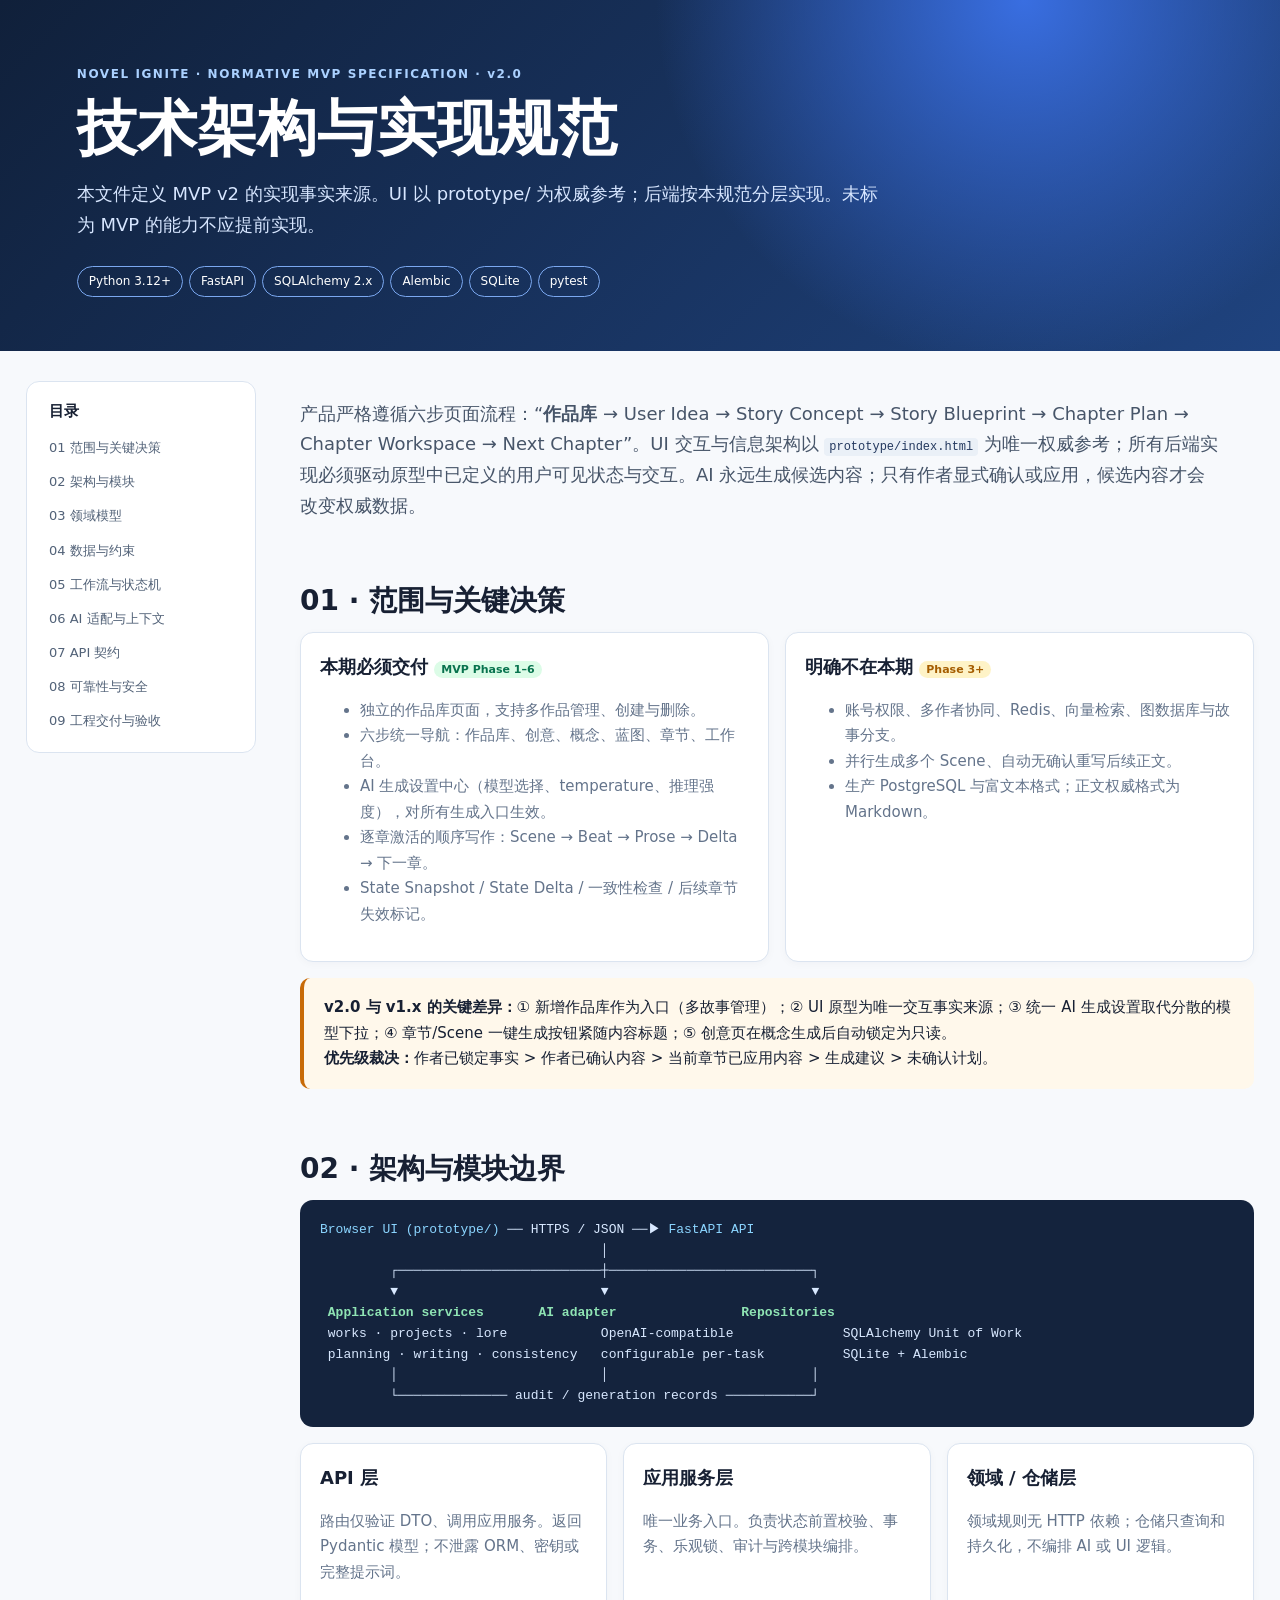
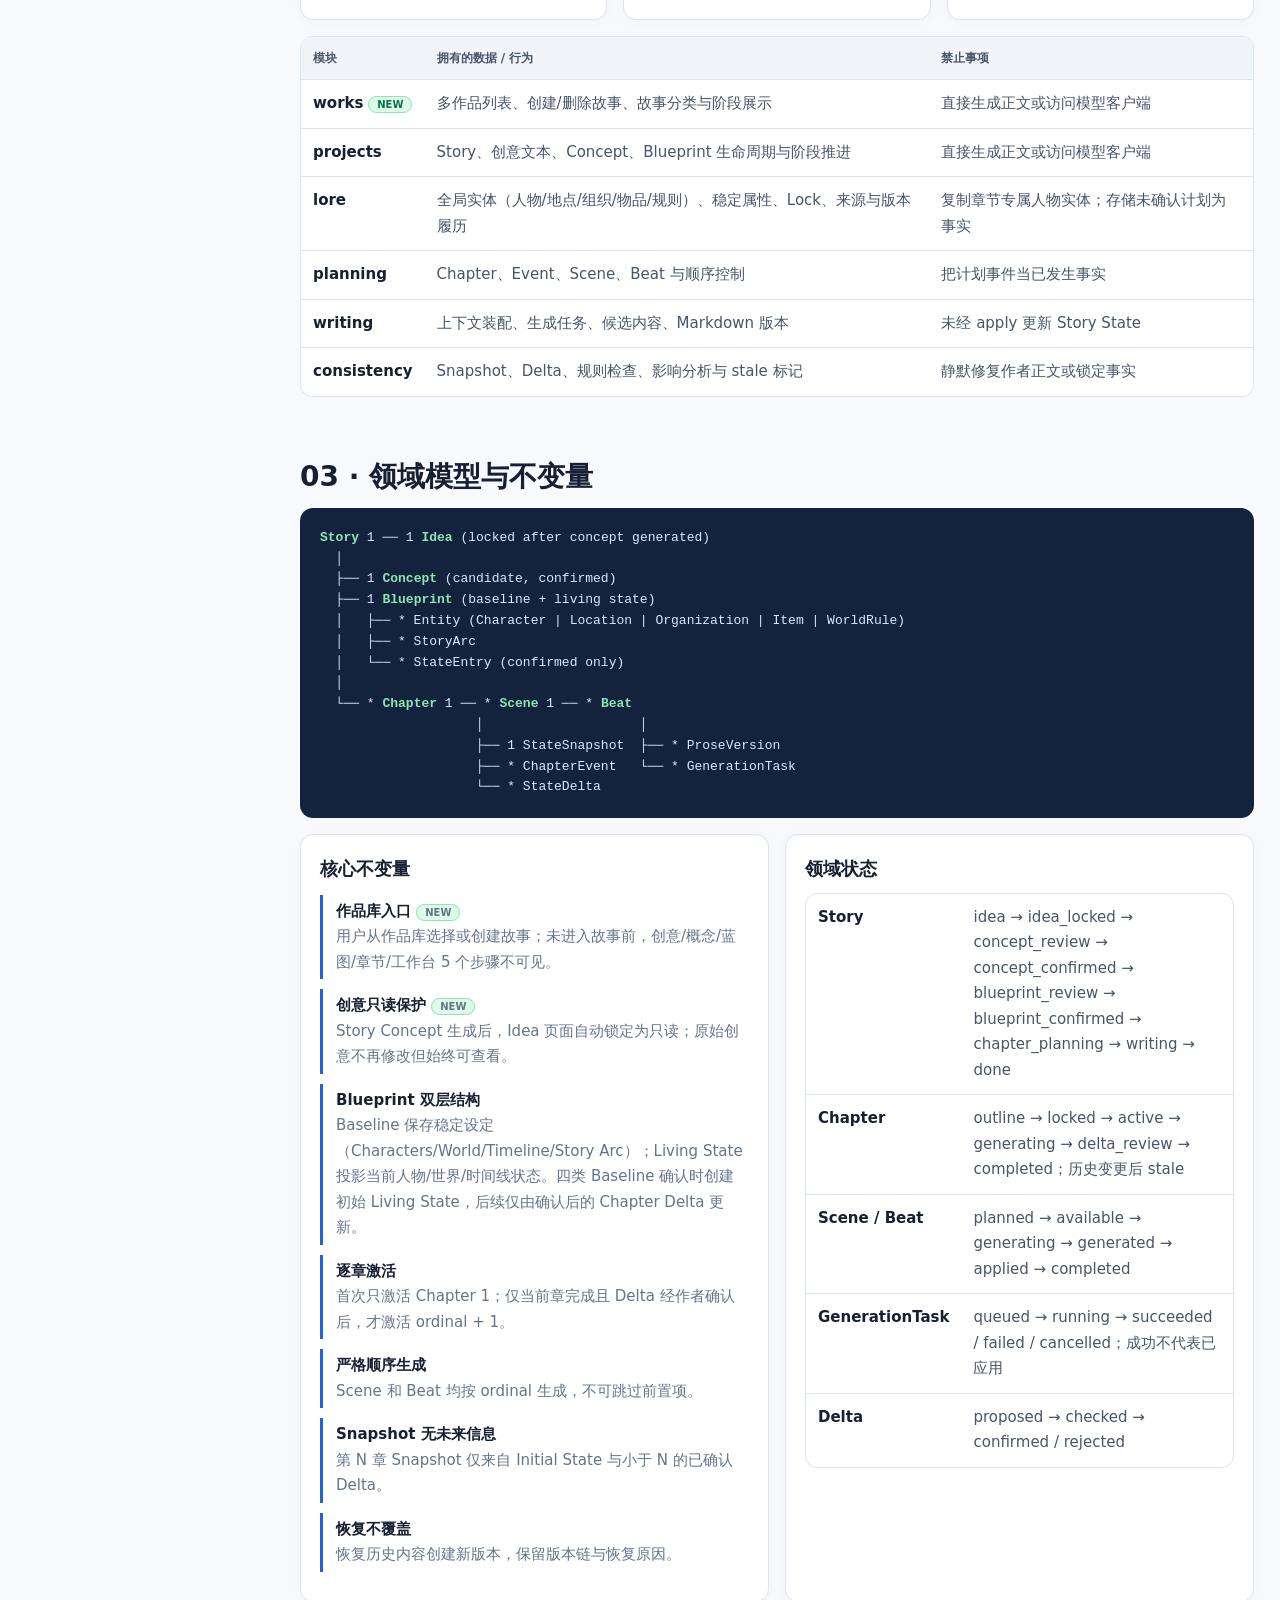
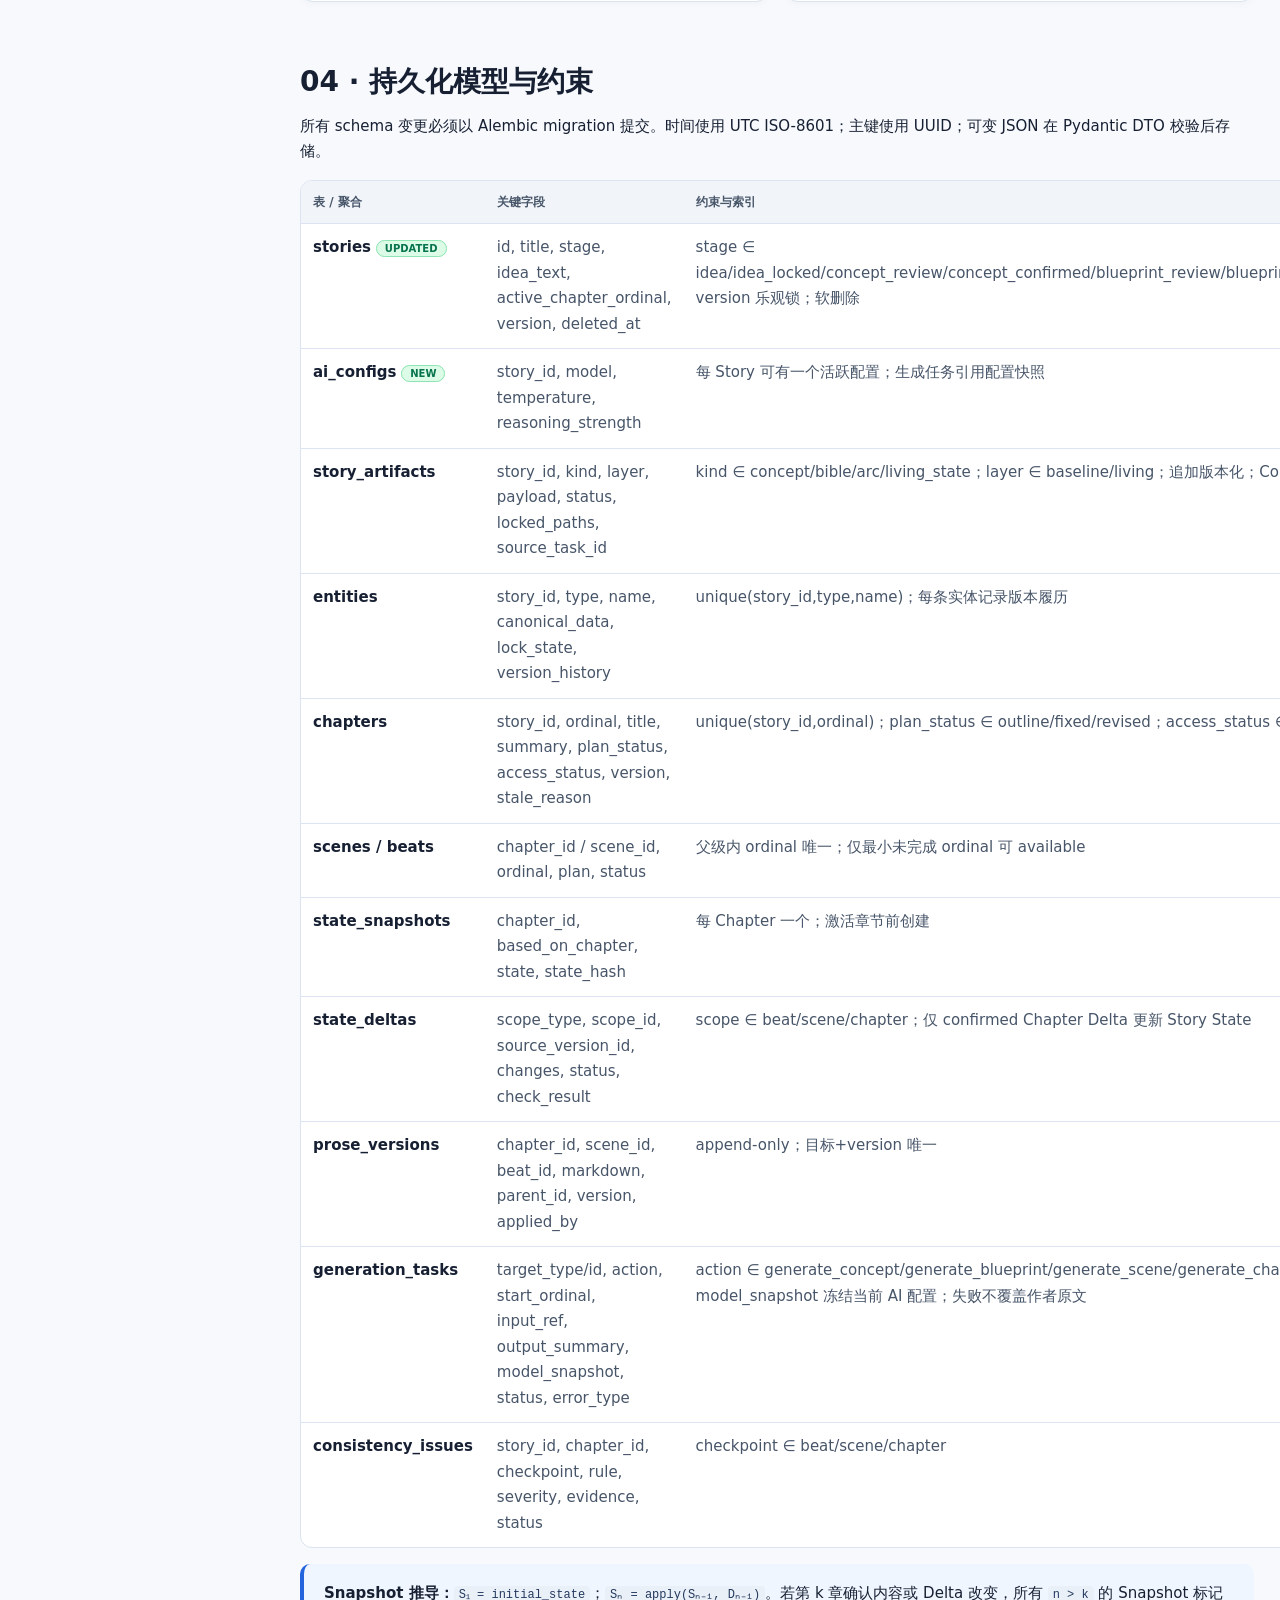
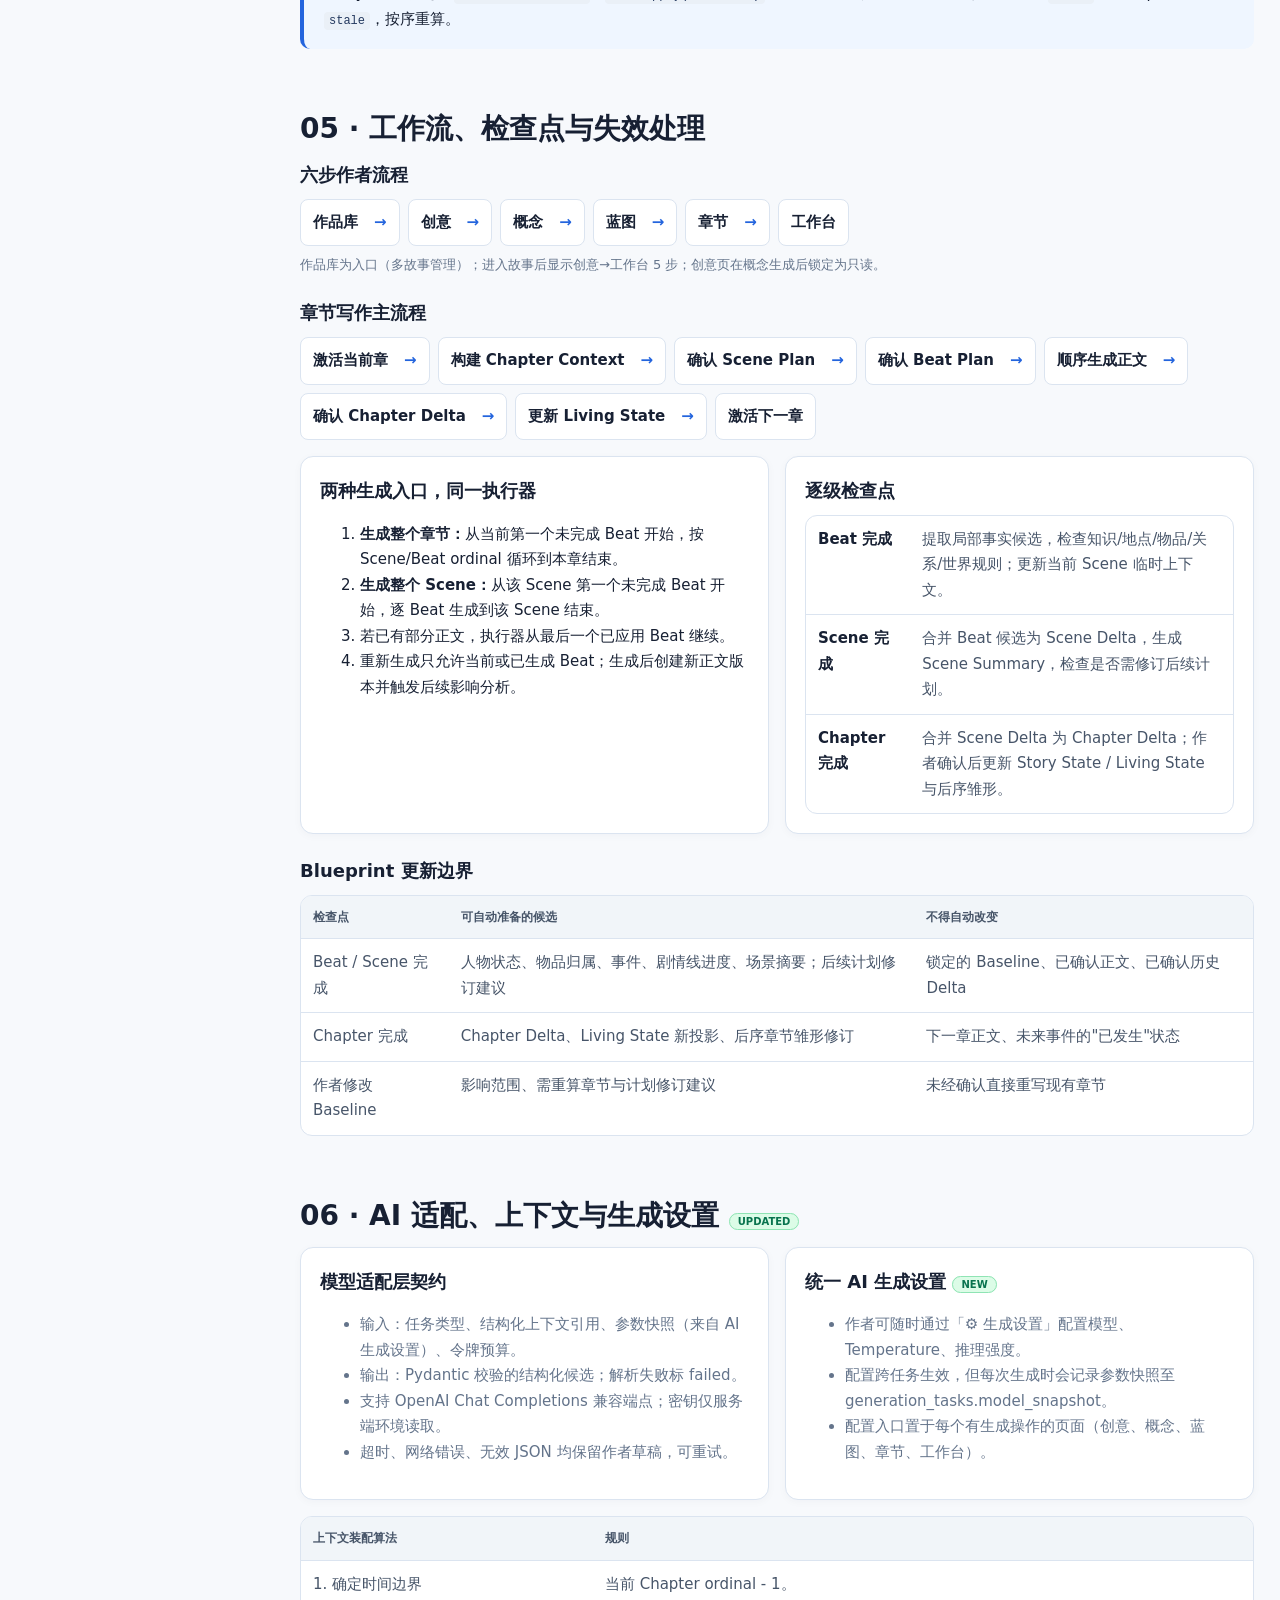
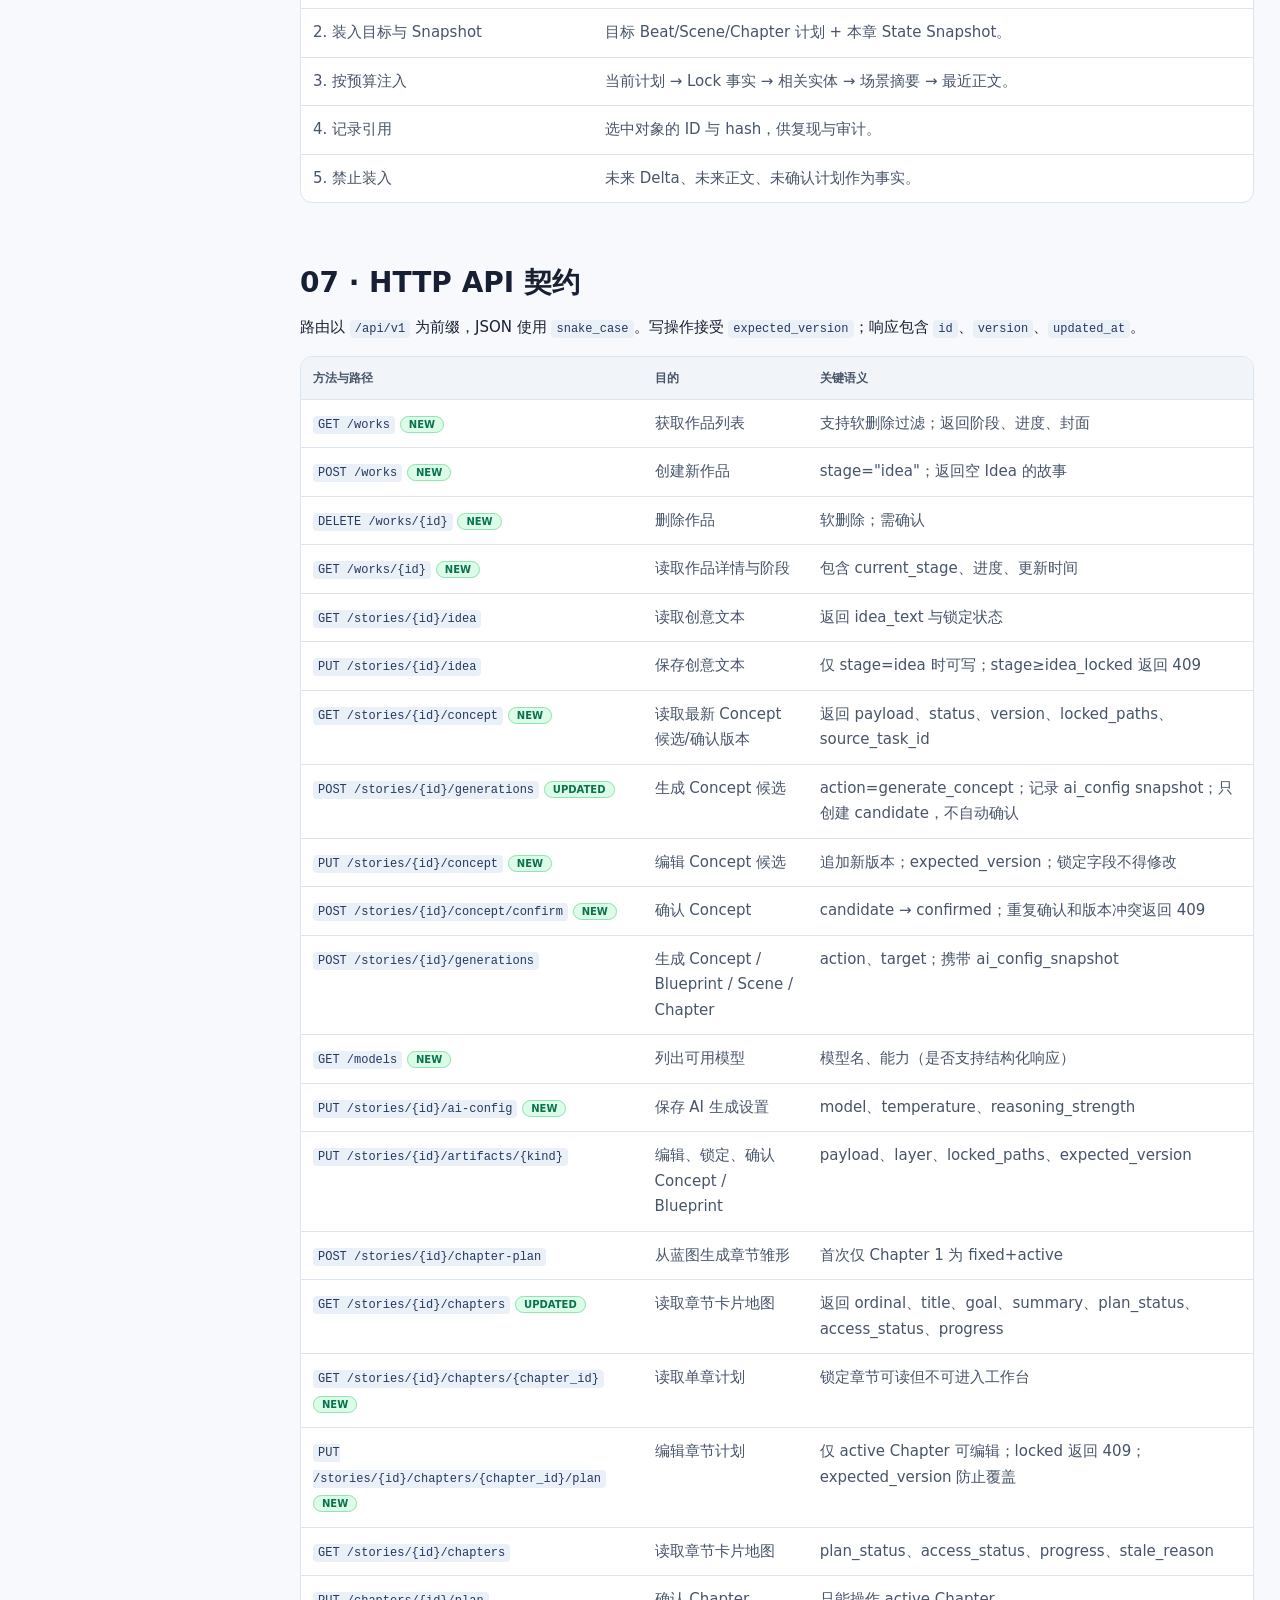
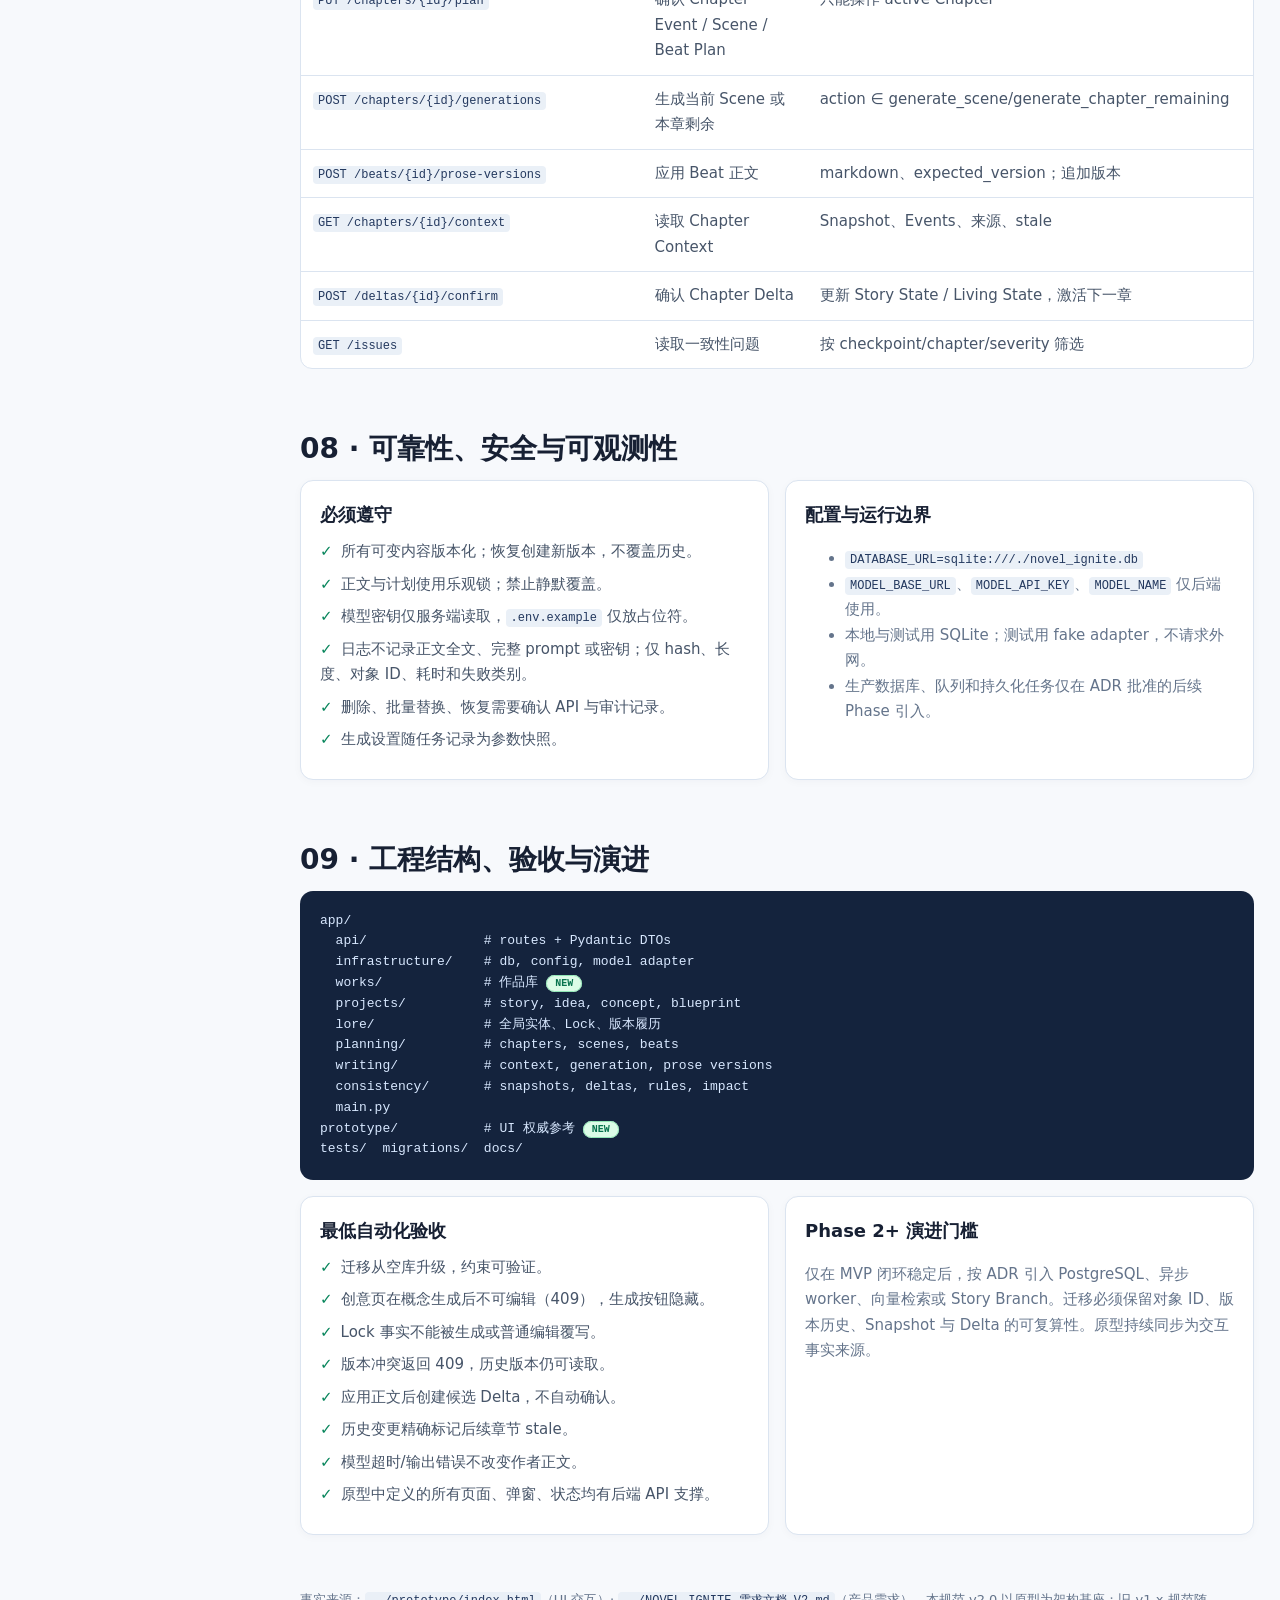
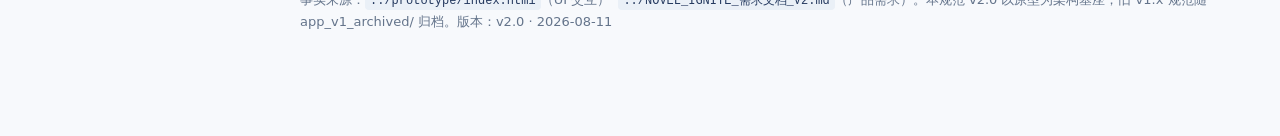
==== docs/technical-architecture.html @ a191417f "feat: complete phase 4 chapter planning" ====
<!doctype html>
<html lang="zh-CN"><head><meta charset="utf-8"><meta name="viewport" content="width=device-width,initial-scale=1"><title>Novel Ignite｜MVP 技术架构规范 v2.0</title><style>
:root{--n:#10223f;--b:#2364dd;--s:#eff6ff;--i:#172033;--m:#64748b;--l:#dbe4f0;--bg:#f7f9fc;--g:#07855b;--w:#c86b08;--c:#14233d}*{box-sizing:border-box}html{scroll-behavior:smooth}body{margin:0;background:var(--bg);color:var(--i);font:15px/1.7 Inter,"Microsoft YaHei",system-ui,sans-serif}.hero{background:radial-gradient(circle at 80% 0,#396ee1,transparent 34%),linear-gradient(135deg,#10203a,#1f437f);color:#fff;padding:64px max(6vw,26px) 54px}.hero-in,.layout{max-width:1280px;margin:auto}.eye{font-weight:800;color:#abd1ff;letter-spacing:.13em;font-size:12px}.hero h1{font-size:clamp(34px,5vw,60px);line-height:1.08;margin:12px 0}.hero p{max-width:810px;color:#d7e6ff;font-size:18px}.pill{display:inline-block;margin:8px 6px 0 0;padding:4px 11px;border:1px solid #7ba8f0;border-radius:99px;font-size:12px}.layout{display:grid;grid-template-columns:230px minmax(0,1fr);gap:44px;padding:30px 26px 90px}.toc{position:sticky;top:18px;align-self:start;background:#fff;border:1px solid var(--l);border-radius:13px;padding:14px}.toc b{display:block;margin:3px 8px 7px}.toc a{display:block;color:#526278;text-decoration:none;padding:6px 8px;border-radius:6px;font-size:13px}.toc a:hover{background:var(--s);color:var(--b)}main{min-width:0}h2{font-size:28px;line-height:1.25;margin:58px 0 14px;padding-top:4px}h3{font-size:18px;margin:0 0 8px}.lead{font-size:18px;color:#475569;max-width:920px}.call{padding:17px 20px;background:var(--s);border-left:4px solid var(--b);border-radius:10px}.warn{background:#fff8eb;border-left-color:var(--w)}.grid{display:grid;gap:16px}.g2{grid-template-columns:repeat(2,minmax(0,1fr))}.g3{grid-template-columns:repeat(3,minmax(0,1fr))}.card{background:#fff;border:1px solid var(--l);border-radius:13px;padding:19px;box-shadow:0 2px 8px #17203308}.card p,.card ul{color:var(--m)}.flow{display:flex;gap:8px;align-items:stretch;flex-wrap:wrap}.flow span{padding:10px 12px;background:#fff;border:1px solid var(--l);border-radius:8px;font-weight:700}.flow span:not(:last-child):after{content:'→';margin-left:16px;color:var(--b)}.diagram{background:var(--c);border-radius:13px;color:#d8e8ff;padding:20px;overflow:auto;font:13px/1.6 ui-monospace,Consolas,monospace;white-space:pre}.diagram em{color:#8bd5ff;font-style:normal}.diagram strong{color:#8fe4b4}table{width:100%;border-collapse:separate;border-spacing:0;background:#fff;border:1px solid var(--l);border-radius:12px;overflow:hidden}th,td{padding:11px 12px;vertical-align:top;text-align:left;border-bottom:1px solid var(--l)}tr:last-child td{border:0}th{color:#475569;background:#f1f5f9;font-size:12px}td{color:#475569}td b{color:var(--i)}code{font:12px ui-monospace,Consolas,monospace;background:#eaf0f7;border-radius:4px;padding:2px 5px;color:#24395f}.badge{font-size:11px;padding:2px 7px;border-radius:99px;font-weight:800;background:#fef3c7;color:#a55d00}.mvp{background:#dcfce7;color:#08734e}.rule{border-left:3px solid var(--b);padding:4px 0 4px 13px;margin:10px 0}.rule b{display:block}.rule span{color:var(--m)}.check{list-style:none;padding:0;margin:0}.check li{margin:7px 0;color:#475569}.check li:before{content:'✓';font-weight:bold;color:var(--g);margin-right:8px}.foot{margin-top:54px;color:var(--m);font-size:13px}.new{background:#dcfce7;color:#08734e;border:1px solid #8fe4b4;border-radius:99px;padding:2px 8px;font-size:10px;font-weight:800}@media(max-width:900px){.layout{grid-template-columns:1fr;gap:10px}.toc{position:static;display:flex;flex-wrap:wrap;gap:2px}.toc b{width:100%}}@media(max-width:560px){.hero{padding-top:46px}.flow span:not(:last-child):after{display:none}}
</style></head><body>
<header class="hero"><div class="hero-in"><div class="eye">NOVEL IGNITE · NORMATIVE MVP SPECIFICATION · v2.0</div><h1>技术架构与实现规范</h1><p>本文件定义 MVP v2 的实现事实来源。UI 以 prototype/ 为权威参考；后端按本规范分层实现。未标为 MVP 的能力不应提前实现。</p><span class="pill">Python 3.12+</span><span class="pill">FastAPI</span><span class="pill">SQLAlchemy 2.x</span><span class="pill">Alembic</span><span class="pill">SQLite</span><span class="pill">pytest</span></div></header>
<div class="layout"><nav class="toc"><b>目录</b><a href="#scope">01 范围与关键决策</a><a href="#architecture">02 架构与模块</a><a href="#domain">03 领域模型</a><a href="#data">04 数据与约束</a><a href="#workflow">05 工作流与状态机</a><a href="#ai">06 AI 适配与上下文</a><a href="#api">07 API 契约</a><a href="#reliability">08 可靠性与安全</a><a href="#delivery">09 工程交付与验收</a></nav><main>
<p class="lead">产品严格遵循六步页面流程：“<b>作品库</b> → User Idea → Story Concept → Story Blueprint → Chapter Plan → Chapter Workspace → Next Chapter”。UI 交互与信息架构以 <code>prototype/index.html</code> 为唯一权威参考；所有后端实现必须驱动原型中已定义的用户可见状态与交互。AI 永远生成候选内容；只有作者显式确认或应用，候选内容才会改变权威数据。</p>

<section id="scope"><h2>01 · 范围与关键决策</h2>
<div class="grid g2">
<article class="card"><h3>本期必须交付 <span class="badge mvp">MVP Phase 1–6</span></h3><ul><li>独立的作品库页面，支持多作品管理、创建与删除。</li><li>六步统一导航：作品库、创意、概念、蓝图、章节、工作台。</li><li>AI 生成设置中心（模型选择、temperature、推理强度），对所有生成入口生效。</li><li>逐章激活的顺序写作：Scene → Beat → Prose → Delta → 下一章。</li><li>State Snapshot / State Delta / 一致性检查 / 后续章节失效标记。</li></ul></article>
<article class="card"><h3>明确不在本期 <span class="badge">Phase 3+</span></h3><ul><li>账号权限、多作者协同、Redis、向量检索、图数据库与故事分支。</li><li>并行生成多个 Scene、自动无确认重写后续正文。</li><li>生产 PostgreSQL 与富文本格式；正文权威格式为 Markdown。</li></ul></article></div>
<div class="call warn" style="margin-top:16px"><b>v2.0 与 v1.x 的关键差异：</b>① 新增作品库作为入口（多故事管理）；② UI 原型为唯一交互事实来源；③ 统一 AI 生成设置取代分散的模型下拉；④ 章节/Scene 一键生成按钮紧随内容标题；⑤ 创意页在概念生成后自动锁定为只读。<br><b>优先级裁决：</b>作者已锁定事实 &gt; 作者已确认内容 &gt; 当前章节已应用内容 &gt; 生成建议 &gt; 未确认计划。</div></section>

<section id="architecture"><h2>02 · 架构与模块边界</h2>
<div class="diagram"><em>Browser UI (prototype/)</em> ── HTTPS / JSON ──▶ <em>FastAPI API</em>
                                    │
         ┌──────────────────────────┼──────────────────────────┐
         ▼                          ▼                          ▼
 <strong>Application services</strong>       <strong>AI adapter</strong>                <strong>Repositories</strong>
 works · projects · lore            OpenAI-compatible              SQLAlchemy Unit of Work
 planning · writing · consistency   configurable per-task          SQLite + Alembic
         │                          │                          │
         └────────────── audit / generation records ───────────┘</div>
<div class="grid g3" style="margin-top:16px">
<article class="card"><h3>API 层</h3><p>路由仅验证 DTO、调用应用服务。返回 Pydantic 模型；不泄露 ORM、密钥或完整提示词。</p></article>
<article class="card"><h3>应用服务层</h3><p>唯一业务入口。负责状态前置校验、事务、乐观锁、审计与跨模块编排。</p></article>
<article class="card"><h3>领域 / 仓储层</h3><p>领域规则无 HTTP 依赖；仓储只查询和持久化，不编排 AI 或 UI 逻辑。</p></article></div>
<table style="margin-top:16px"><thead><tr><th>模块</th><th>拥有的数据 / 行为</th><th>禁止事项</th></tr></thead><tbody>
<tr><td><b>works</b> <span class="new">NEW</span></td><td>多作品列表、创建/删除故事、故事分类与阶段展示</td><td>直接生成正文或访问模型客户端</td></tr>
<tr><td><b>projects</b></td><td>Story、创意文本、Concept、Blueprint 生命周期与阶段推进</td><td>直接生成正文或访问模型客户端</td></tr>
<tr><td><b>lore</b></td><td>全局实体（人物/地点/组织/物品/规则）、稳定属性、Lock、来源与版本履历</td><td>复制章节专属人物实体；存储未确认计划为事实</td></tr>
<tr><td><b>planning</b></td><td>Chapter、Event、Scene、Beat 与顺序控制</td><td>把计划事件当已发生事实</td></tr>
<tr><td><b>writing</b></td><td>上下文装配、生成任务、候选内容、Markdown 版本</td><td>未经 apply 更新 Story State</td></tr>
<tr><td><b>consistency</b></td><td>Snapshot、Delta、规则检查、影响分析与 stale 标记</td><td>静默修复作者正文或锁定事实</td></tr></tbody></table></section>

<section id="domain"><h2>03 · 领域模型与不变量</h2>
<div class="diagram"><strong>Story</strong> 1 ── 1 <strong>Idea</strong> (locked after concept generated)
  │
  ├── 1 <strong>Concept</strong> (candidate, confirmed)
  ├── 1 <strong>Blueprint</strong> (baseline + living state)
  │   ├── * Entity (Character | Location | Organization | Item | WorldRule)
  │   ├── * StoryArc
  │   └── * StateEntry (confirmed only)
  │
  └── * <strong>Chapter</strong> 1 ── * <strong>Scene</strong> 1 ── * <strong>Beat</strong>
                    │                    │
                    ├── 1 StateSnapshot  ├── * ProseVersion
                    ├── * ChapterEvent   └── * GenerationTask
                    └── * StateDelta</div>
<div class="grid g2" style="margin-top:16px">
<article class="card"><h3>核心不变量</h3>
<div class="rule"><b>作品库入口 <span class="new">NEW</span></b><span>用户从作品库选择或创建故事；未进入故事前，创意/概念/蓝图/章节/工作台 5 个步骤不可见。</span></div>
<div class="rule"><b>创意只读保护 <span class="new">NEW</span></b><span>Story Concept 生成后，Idea 页面自动锁定为只读；原始创意不再修改但始终可查看。</span></div>
<div class="rule"><b>Blueprint 双层结构</b><span>Baseline 保存稳定设定（Characters/World/Timeline/Story Arc）；Living State 投影当前人物/世界/时间线状态。四类 Baseline 确认时创建初始 Living State，后续仅由确认后的 Chapter Delta 更新。</span></div>
<div class="rule"><b>逐章激活</b><span>首次只激活 Chapter 1；仅当前章完成且 Delta 经作者确认后，才激活 ordinal + 1。</span></div>
<div class="rule"><b>严格顺序生成</b><span>Scene 和 Beat 均按 ordinal 生成，不可跳过前置项。</span></div>
<div class="rule"><b>Snapshot 无未来信息</b><span>第 N 章 Snapshot 仅来自 Initial State 与小于 N 的已确认 Delta。</span></div>
<div class="rule"><b>恢复不覆盖</b><span>恢复历史内容创建新版本，保留版本链与恢复原因。</span></div></article>
<article class="card"><h3>领域状态</h3>
<table><tbody>
<tr><td><b>Story</b></td><td>idea → idea_locked → concept_review → concept_confirmed → blueprint_review → blueprint_confirmed → chapter_planning → writing → done</td></tr>
<tr><td><b>Chapter</b></td><td>outline → locked → active → generating → delta_review → completed；历史变更后 stale</td></tr>
<tr><td><b>Scene / Beat</b></td><td>planned → available → generating → generated → applied → completed</td></tr>
<tr><td><b>GenerationTask</b></td><td>queued → running → succeeded / failed / cancelled；成功不代表已应用</td></tr>
<tr><td><b>Delta</b></td><td>proposed → checked → confirmed / rejected</td></tr></tbody></table></article></div></section>

<section id="data"><h2>04 · 持久化模型与约束</h2>
<p>所有 schema 变更必须以 Alembic migration 提交。时间使用 UTC ISO-8601；主键使用 UUID；可变 JSON 在 Pydantic DTO 校验后存储。</p>
<table><thead><tr><th>表 / 聚合</th><th>关键字段</th><th>约束与索引</th></tr></thead><tbody>
<tr><td><b>stories</b> <span class="new">UPDATED</span></td><td>id, title, stage, idea_text, active_chapter_ordinal, version, deleted_at</td><td>stage ∈ idea/idea_locked/concept_review/concept_confirmed/blueprint_review/blueprint_confirmed/chapter_planning/writing/done；version 乐观锁；软删除</td></tr>
<tr><td><b>ai_configs</b> <span class="new">NEW</span></td><td>story_id, model, temperature, reasoning_strength</td><td>每 Story 可有一个活跃配置；生成任务引用配置快照</td></tr>
<tr><td><b>story_artifacts</b></td><td>story_id, kind, layer, payload, status, locked_paths, source_task_id</td><td>kind ∈ concept/bible/arc/living_state；layer ∈ baseline/living；追加版本化；Concept candidate 需确认后成为权威</td></tr>
<tr><td><b>entities</b></td><td>story_id, type, name, canonical_data, lock_state, version_history</td><td>unique(story_id,type,name)；每条实体记录版本履历</td></tr>
<tr><td><b>chapters</b></td><td>story_id, ordinal, title, summary, plan_status, access_status, version, stale_reason</td><td>unique(story_id,ordinal)；plan_status ∈ outline/fixed/revised；access_status ∈ locked/active/completed</td></tr>
<tr><td><b>scenes / beats</b></td><td>chapter_id / scene_id, ordinal, plan, status</td><td>父级内 ordinal 唯一；仅最小未完成 ordinal 可 available</td></tr>
<tr><td><b>state_snapshots</b></td><td>chapter_id, based_on_chapter, state, state_hash</td><td>每 Chapter 一个；激活章节前创建</td></tr>
<tr><td><b>state_deltas</b></td><td>scope_type, scope_id, source_version_id, changes, status, check_result</td><td>scope ∈ beat/scene/chapter；仅 confirmed Chapter Delta 更新 Story State</td></tr>
<tr><td><b>prose_versions</b></td><td>chapter_id, scene_id, beat_id, markdown, parent_id, version, applied_by</td><td>append-only；目标+version 唯一</td></tr>
<tr><td><b>generation_tasks</b></td><td>target_type/id, action, start_ordinal, input_ref, output_summary, model_snapshot, status, error_type</td><td>action ∈ generate_concept/generate_blueprint/generate_scene/generate_chapter_remaining/regenerate_beat；model_snapshot 冻结当前 AI 配置；失败不覆盖作者原文</td></tr>
<tr><td><b>consistency_issues</b></td><td>story_id, chapter_id, checkpoint, rule, severity, evidence, status</td><td>checkpoint ∈ beat/scene/chapter</td></tr></tbody></table>
<div class="call" style="margin-top:16px"><b>Snapshot 推导：</b><code>S₁ = initial_state</code>；<code>Sₙ = apply(Sₙ₋₁, Dₙ₋₁)</code>。若第 k 章确认内容或 Delta 改变，所有 <code>n &gt; k</code> 的 Snapshot 标记 <code>stale</code>，按序重算。</div></section>

<section id="workflow"><h2>05 · 工作流、检查点与失效处理</h2>
<h3>六步作者流程</h3>
<div class="flow"><span>作品库</span><span>创意</span><span>概念</span><span>蓝图</span><span>章节</span><span>工作台</span></div>
<p style="color:var(--m);font-size:13px;margin-top:8px">作品库为入口（多故事管理）；进入故事后显示创意→工作台 5 步；创意页在概念生成后锁定为只读。</p>

<h3 style="margin-top:22px">章节写作主流程</h3>
<div class="flow"><span>激活当前章</span><span>构建 Chapter Context</span><span>确认 Scene Plan</span><span>确认 Beat Plan</span><span>顺序生成正文</span><span>确认 Chapter Delta</span><span>更新 Living State</span><span>激活下一章</span></div>

<div class="grid g2" style="margin-top:16px">
<article class="card"><h3>两种生成入口，同一执行器</h3><ol>
<li><b>生成整个章节：</b>从当前第一个未完成 Beat 开始，按 Scene/Beat ordinal 循环到本章结束。</li>
<li><b>生成整个 Scene：</b>从该 Scene 第一个未完成 Beat 开始，逐 Beat 生成到该 Scene 结束。</li>
<li>若已有部分正文，执行器从最后一个已应用 Beat 继续。</li>
<li>重新生成只允许当前或已生成 Beat；生成后创建新正文版本并触发后续影响分析。</li></ol></article>
<article class="card"><h3>逐级检查点</h3><table><tbody>
<tr><td><b>Beat 完成</b></td><td>提取局部事实候选，检查知识/地点/物品/关系/世界规则；更新当前 Scene 临时上下文。</td></tr>
<tr><td><b>Scene 完成</b></td><td>合并 Beat 候选为 Scene Delta，生成 Scene Summary，检查是否需修订后续计划。</td></tr>
<tr><td><b>Chapter 完成</b></td><td>合并 Scene Delta 为 Chapter Delta；作者确认后更新 Story State / Living State 与后序雏形。</td></tr></tbody></table></article></div>

<h3 style="margin-top:22px">Blueprint 更新边界</h3>
<table><thead><tr><th>检查点</th><th>可自动准备的候选</th><th>不得自动改变</th></tr></thead><tbody>
<tr><td>Beat / Scene 完成</td><td>人物状态、物品归属、事件、剧情线进度、场景摘要；后续计划修订建议</td><td>锁定的 Baseline、已确认正文、已确认历史 Delta</td></tr>
<tr><td>Chapter 完成</td><td>Chapter Delta、Living State 新投影、后序章节雏形修订</td><td>下一章正文、未来事件的"已发生"状态</td></tr>
<tr><td>作者修改 Baseline</td><td>影响范围、需重算章节与计划修订建议</td><td>未经确认直接重写现有章节</td></tr></tbody></table></section>

<section id="ai"><h2>06 · AI 适配、上下文与生成设置 <span class="new">UPDATED</span></h2>
<div class="grid g2">
<article class="card"><h3>模型适配层契约</h3><ul><li>输入：任务类型、结构化上下文引用、参数快照（来自 AI 生成设置）、令牌预算。</li><li>输出：Pydantic 校验的结构化候选；解析失败标 failed。</li><li>支持 OpenAI Chat Completions 兼容端点；密钥仅服务端环境读取。</li><li>超时、网络错误、无效 JSON 均保留作者草稿，可重试。</li></ul></article>
<article class="card"><h3>统一 AI 生成设置 <span class="new">NEW</span></h3><ul><li>作者可随时通过「⚙ 生成设置」配置模型、Temperature、推理强度。</li><li>配置跨任务生效，但每次生成时会记录参数快照至 generation_tasks.model_snapshot。</li><li>配置入口置于每个有生成操作的页面（创意、概念、蓝图、章节、工作台）。</li></ul></article></div>
<table style="margin-top:16px"><thead><tr><th>上下文装配算法</th><th>规则</th></tr></thead><tbody>
<tr><td>1. 确定时间边界</td><td>当前 Chapter ordinal - 1。</td></tr>
<tr><td>2. 装入目标与 Snapshot</td><td>目标 Beat/Scene/Chapter 计划 + 本章 State Snapshot。</td></tr>
<tr><td>3. 按预算注入</td><td>当前计划 → Lock 事实 → 相关实体 → 场景摘要 → 最近正文。</td></tr>
<tr><td>4. 记录引用</td><td>选中对象的 ID 与 hash，供复现与审计。</td></tr>
<tr><td>5. 禁止装入</td><td>未来 Delta、未来正文、未确认计划作为事实。</td></tr></tbody></table></section>

<section id="api"><h2>07 · HTTP API 契约</h2>
<p>路由以 <code>/api/v1</code> 为前缀，JSON 使用 <code>snake_case</code>。写操作接受 <code>expected_version</code>；响应包含 <code>id</code>、<code>version</code>、<code>updated_at</code>。</p>
<table><thead><tr><th>方法与路径</th><th>目的</th><th>关键语义</th></tr></thead><tbody>
<tr><td><code>GET /works</code> <span class="new">NEW</span></td><td>获取作品列表</td><td>支持软删除过滤；返回阶段、进度、封面</td></tr>
<tr><td><code>POST /works</code> <span class="new">NEW</span></td><td>创建新作品</td><td>stage="idea"；返回空 Idea 的故事</td></tr>
<tr><td><code>DELETE /works/{id}</code> <span class="new">NEW</span></td><td>删除作品</td><td>软删除；需确认</td></tr>
<tr><td><code>GET /works/{id}</code> <span class="new">NEW</span></td><td>读取作品详情与阶段</td><td>包含 current_stage、进度、更新时间</td></tr>
<tr><td><code>GET /stories/{id}/idea</code></td><td>读取创意文本</td><td>返回 idea_text 与锁定状态</td></tr>
<tr><td><code>PUT /stories/{id}/idea</code></td><td>保存创意文本</td><td>仅 stage=idea 时可写；stage≥idea_locked 返回 409</td></tr>
<tr><td><code>GET /stories/{id}/concept</code> <span class="new">NEW</span></td><td>读取最新 Concept 候选/确认版本</td><td>返回 payload、status、version、locked_paths、source_task_id</td></tr>
<tr><td><code>POST /stories/{id}/generations</code> <span class="new">UPDATED</span></td><td>生成 Concept 候选</td><td>action=generate_concept；记录 ai_config snapshot；只创建 candidate，不自动确认</td></tr>
<tr><td><code>PUT /stories/{id}/concept</code> <span class="new">NEW</span></td><td>编辑 Concept 候选</td><td>追加新版本；expected_version；锁定字段不得修改</td></tr>
<tr><td><code>POST /stories/{id}/concept/confirm</code> <span class="new">NEW</span></td><td>确认 Concept</td><td>candidate → confirmed；重复确认和版本冲突返回 409</td></tr>
<tr><td><code>POST /stories/{id}/generations</code></td><td>生成 Concept / Blueprint / Scene / Chapter</td><td>action、target；携带 ai_config_snapshot</td></tr>
<tr><td><code>GET /models</code> <span class="new">NEW</span></td><td>列出可用模型</td><td>模型名、能力（是否支持结构化响应）</td></tr>
<tr><td><code>PUT /stories/{id}/ai-config</code> <span class="new">NEW</span></td><td>保存 AI 生成设置</td><td>model、temperature、reasoning_strength</td></tr>
<tr><td><code>PUT /stories/{id}/artifacts/{kind}</code></td><td>编辑、锁定、确认 Concept / Blueprint</td><td>payload、layer、locked_paths、expected_version</td></tr>
<tr><td><code>POST /stories/{id}/chapter-plan</code></td><td>从蓝图生成章节雏形</td><td>首次仅 Chapter 1 为 fixed+active</td></tr>
<tr><td><code>GET /stories/{id}/chapters</code> <span class="new">UPDATED</span></td><td>读取章节卡片地图</td><td>返回 ordinal、title、goal、summary、plan_status、access_status、progress</td></tr>
<tr><td><code>GET /stories/{id}/chapters/{chapter_id}</code> <span class="new">NEW</span></td><td>读取单章计划</td><td>锁定章节可读但不可进入工作台</td></tr>
<tr><td><code>PUT /stories/{id}/chapters/{chapter_id}/plan</code> <span class="new">NEW</span></td><td>编辑章节计划</td><td>仅 active Chapter 可编辑；locked 返回 409；expected_version 防止覆盖</td></tr>
<tr><td><code>GET /stories/{id}/chapters</code></td><td>读取章节卡片地图</td><td>plan_status、access_status、progress、stale_reason</td></tr>
<tr><td><code>PUT /chapters/{id}/plan</code></td><td>确认 Chapter Event / Scene / Beat Plan</td><td>只能操作 active Chapter</td></tr>
<tr><td><code>POST /chapters/{id}/generations</code></td><td>生成当前 Scene 或本章剩余</td><td>action ∈ generate_scene/generate_chapter_remaining</td></tr>
<tr><td><code>POST /beats/{id}/prose-versions</code></td><td>应用 Beat 正文</td><td>markdown、expected_version；追加版本</td></tr>
<tr><td><code>GET /chapters/{id}/context</code></td><td>读取 Chapter Context</td><td>Snapshot、Events、来源、stale</td></tr>
<tr><td><code>POST /deltas/{id}/confirm</code></td><td>确认 Chapter Delta</td><td>更新 Story State / Living State，激活下一章</td></tr>
<tr><td><code>GET /issues</code></td><td>读取一致性问题</td><td>按 checkpoint/chapter/severity 筛选</td></tr></tbody></table></section>

<section id="reliability"><h2>08 · 可靠性、安全与可观测性</h2>
<div class="grid g2">
<article class="card"><h3>必须遵守</h3><ul class="check"><li>所有可变内容版本化；恢复创建新版本，不覆盖历史。</li><li>正文与计划使用乐观锁；禁止静默覆盖。</li><li>模型密钥仅服务端读取，<code>.env.example</code> 仅放占位符。</li><li>日志不记录正文全文、完整 prompt 或密钥；仅 hash、长度、对象 ID、耗时和失败类别。</li><li>删除、批量替换、恢复需要确认 API 与审计记录。</li><li>生成设置随任务记录为参数快照。</li></ul></article>
<article class="card"><h3>配置与运行边界</h3><ul><li><code>DATABASE_URL=sqlite:///./novel_ignite.db</code></li><li><code>MODEL_BASE_URL</code>、<code>MODEL_API_KEY</code>、<code>MODEL_NAME</code> 仅后端使用。</li><li>本地与测试用 SQLite；测试用 fake adapter，不请求外网。</li><li>生产数据库、队列和持久化任务仅在 ADR 批准的后续 Phase 引入。</li></ul></article></div></section>

<section id="delivery"><h2>09 · 工程结构、验收与演进</h2>
<div class="diagram">app/
  api/               # routes + Pydantic DTOs
  infrastructure/    # db, config, model adapter
  works/             # 作品库 <span class="new">NEW</span>
  projects/          # story, idea, concept, blueprint
  lore/              # 全局实体、Lock、版本履历
  planning/          # chapters, scenes, beats
  writing/           # context, generation, prose versions
  consistency/       # snapshots, deltas, rules, impact
  main.py
prototype/           # UI 权威参考 <span class="new">NEW</span>
tests/  migrations/  docs/</div>
<div class="grid g2" style="margin-top:16px">
<article class="card"><h3>最低自动化验收</h3><ul class="check"><li>迁移从空库升级，约束可验证。</li><li>创意页在概念生成后不可编辑（409），生成按钮隐藏。</li><li>Lock 事实不能被生成或普通编辑覆写。</li><li>版本冲突返回 409，历史版本仍可读取。</li><li>应用正文后创建候选 Delta，不自动确认。</li><li>历史变更精确标记后续章节 stale。</li><li>模型超时/输出错误不改变作者正文。</li><li>原型中定义的所有页面、弹窗、状态均有后端 API 支撑。</li></ul></article>
<article class="card"><h3>Phase 2+ 演进门槛</h3><p>仅在 MVP 闭环稳定后，按 ADR 引入 PostgreSQL、异步 worker、向量检索或 Story Branch。迁移必须保留对象 ID、版本历史、Snapshot 与 Delta 的可复算性。原型持续同步为交互事实来源。</p></article></div>
<p class="foot">事实来源：<code>../prototype/index.html</code>（UI 交互）· <code>../NOVEL_IGNITE_需求文档_V2.md</code>（产品需求）。本规范 v2.0 以原型为架构基座；旧 v1.x 规范随 app_v1_archived/ 归档。版本：v2.0 · 2026-08-11</p></section>
</main></div></body></html>
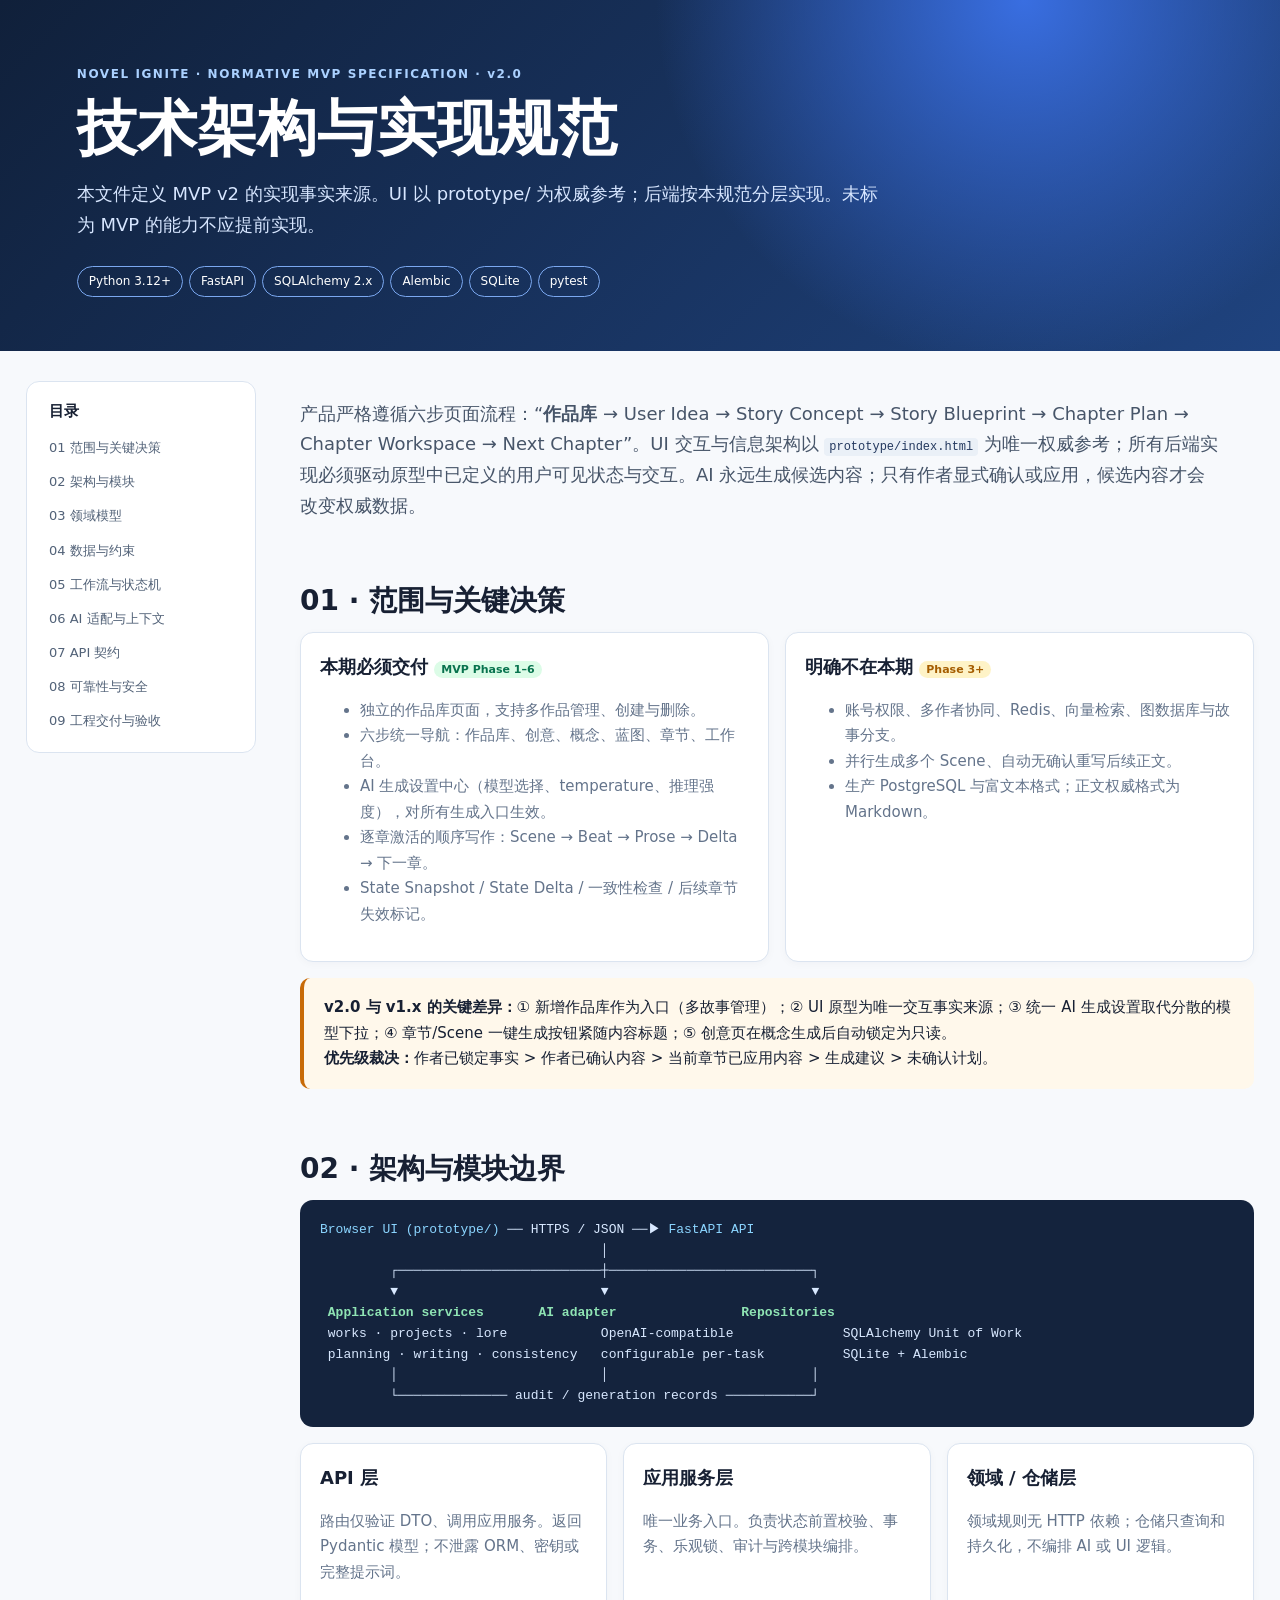
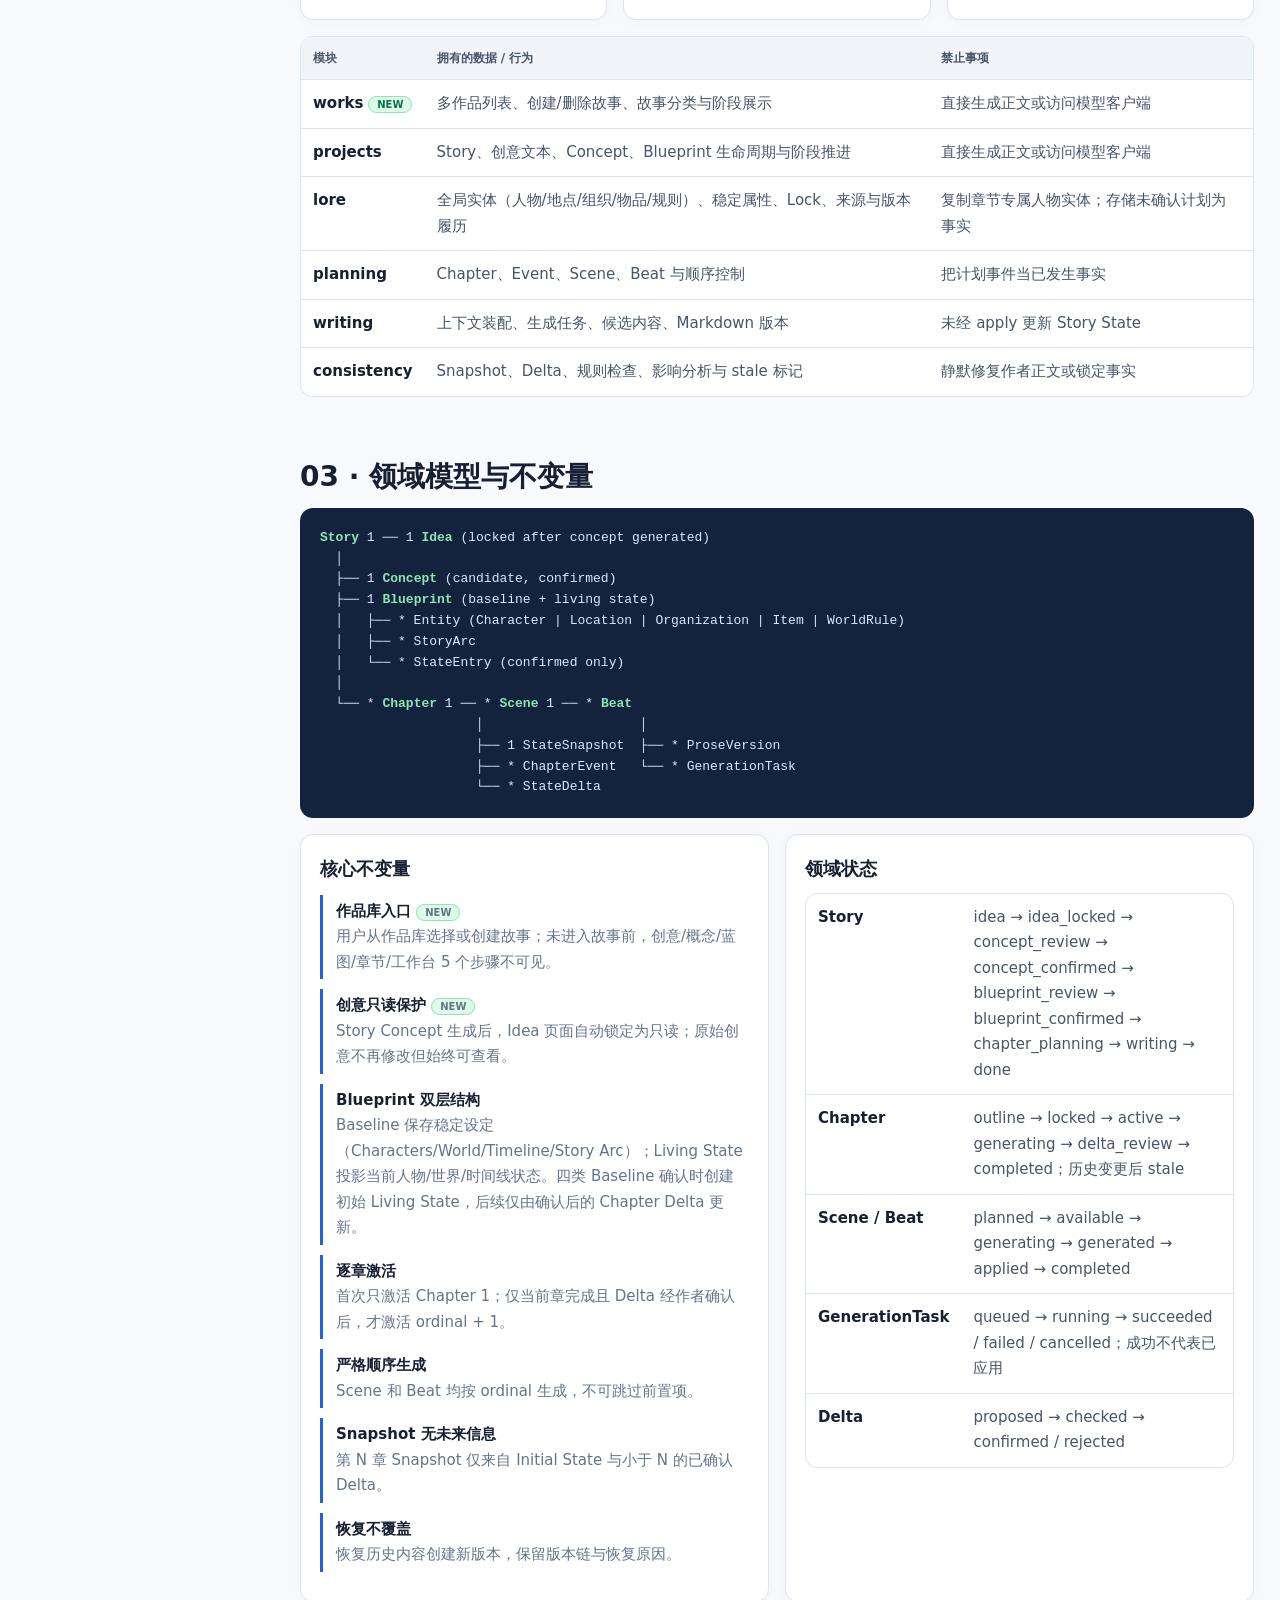
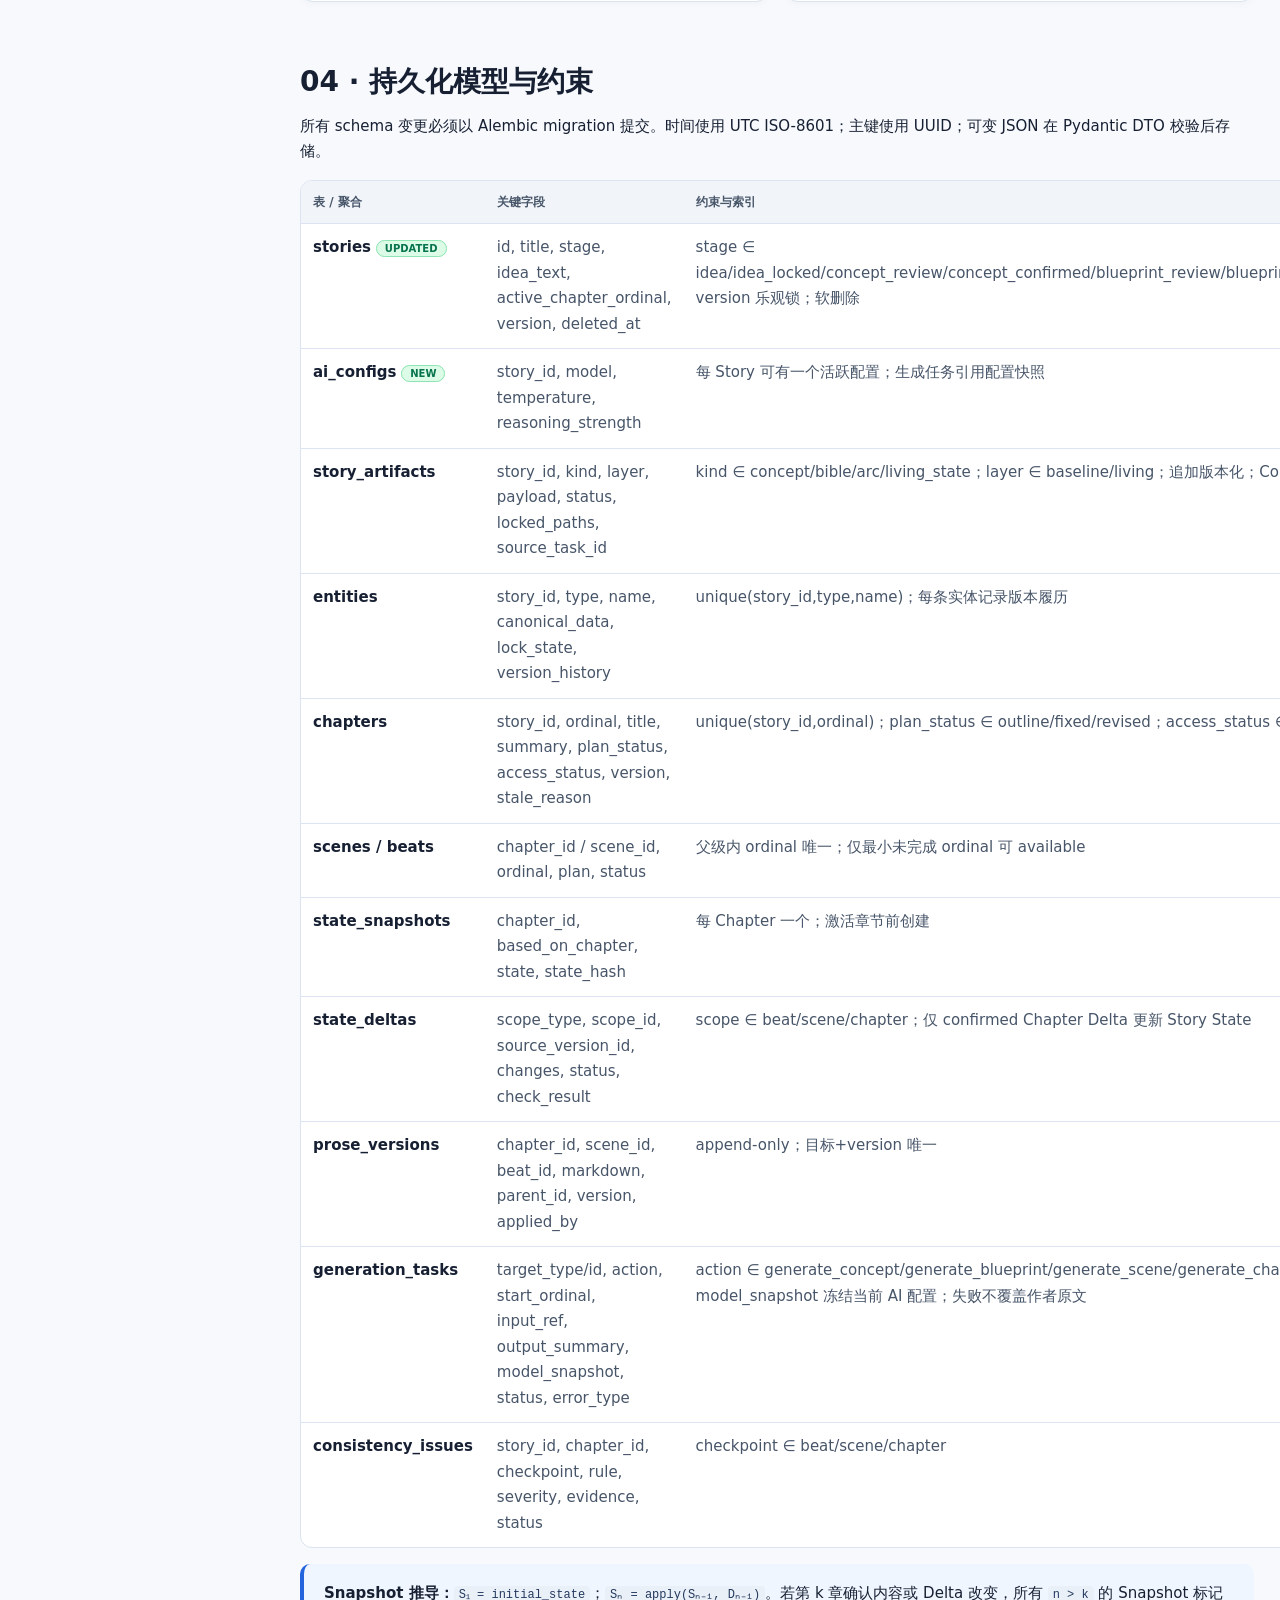
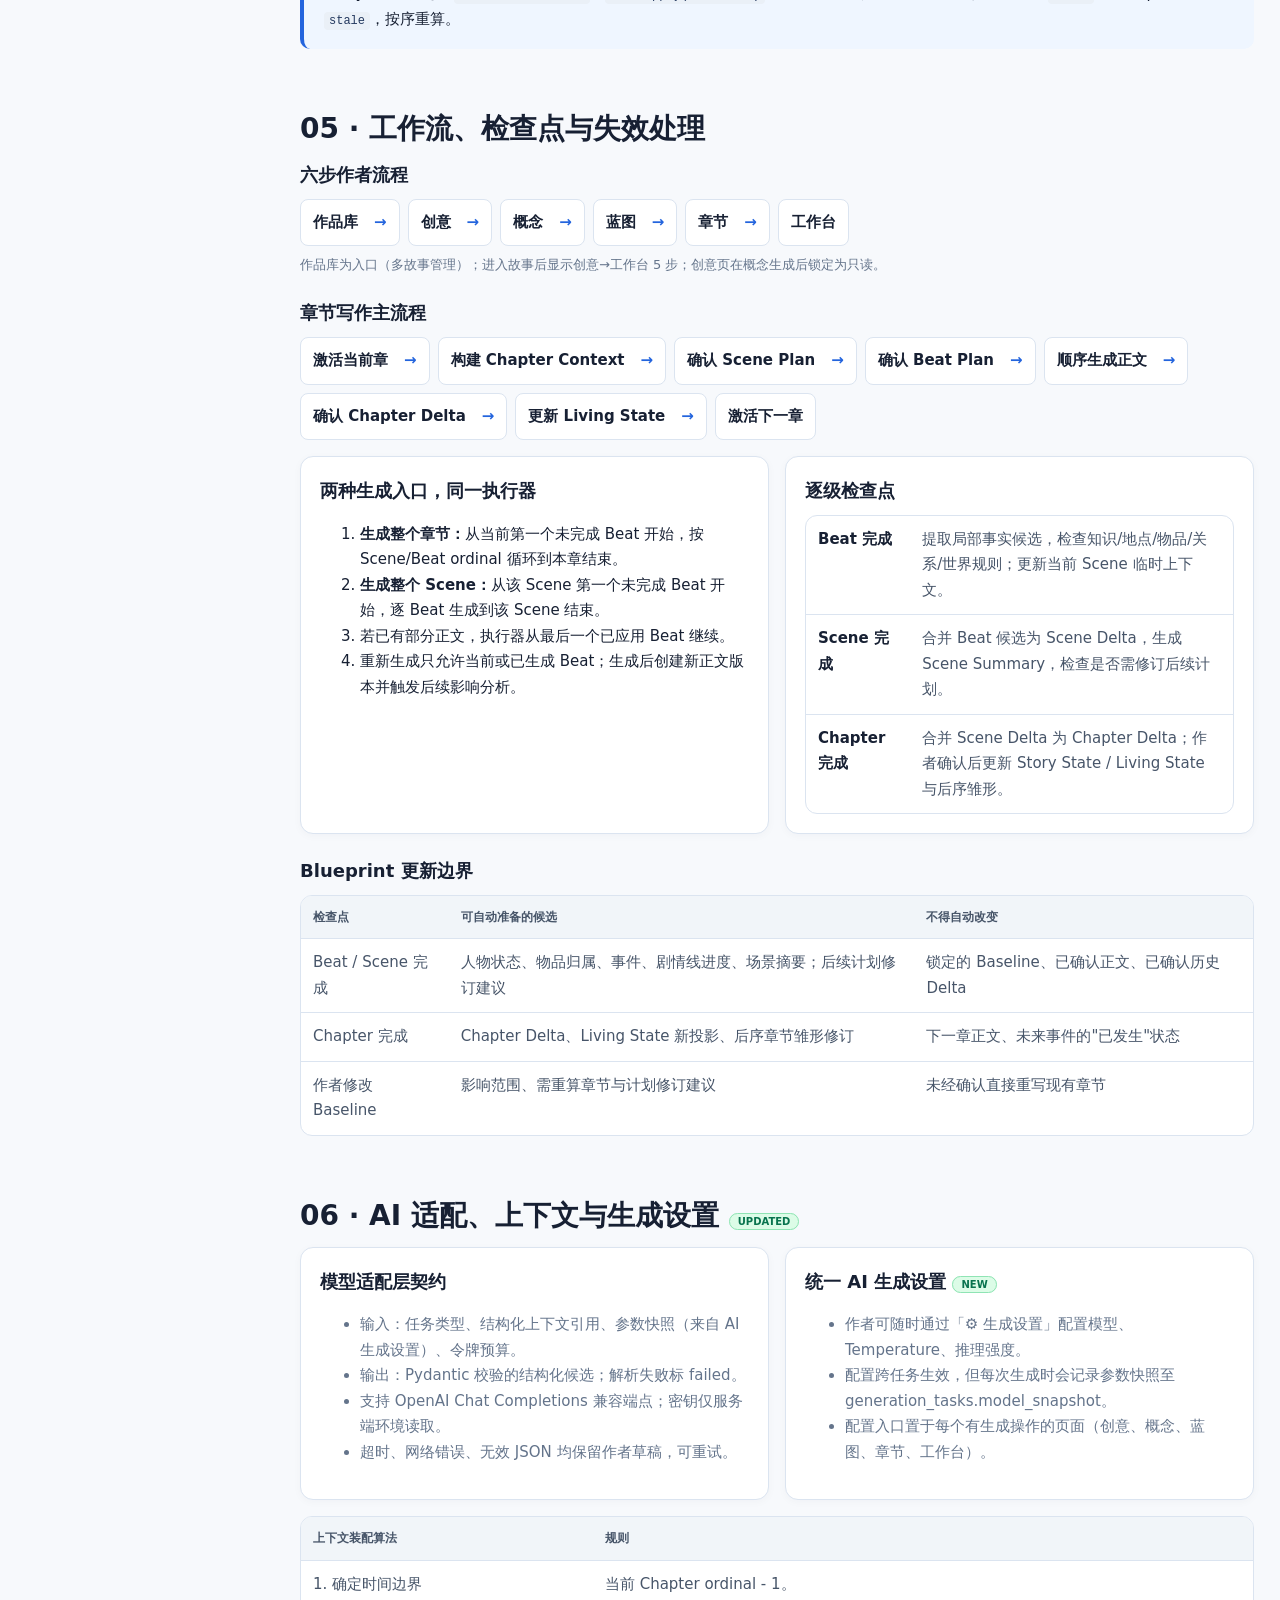
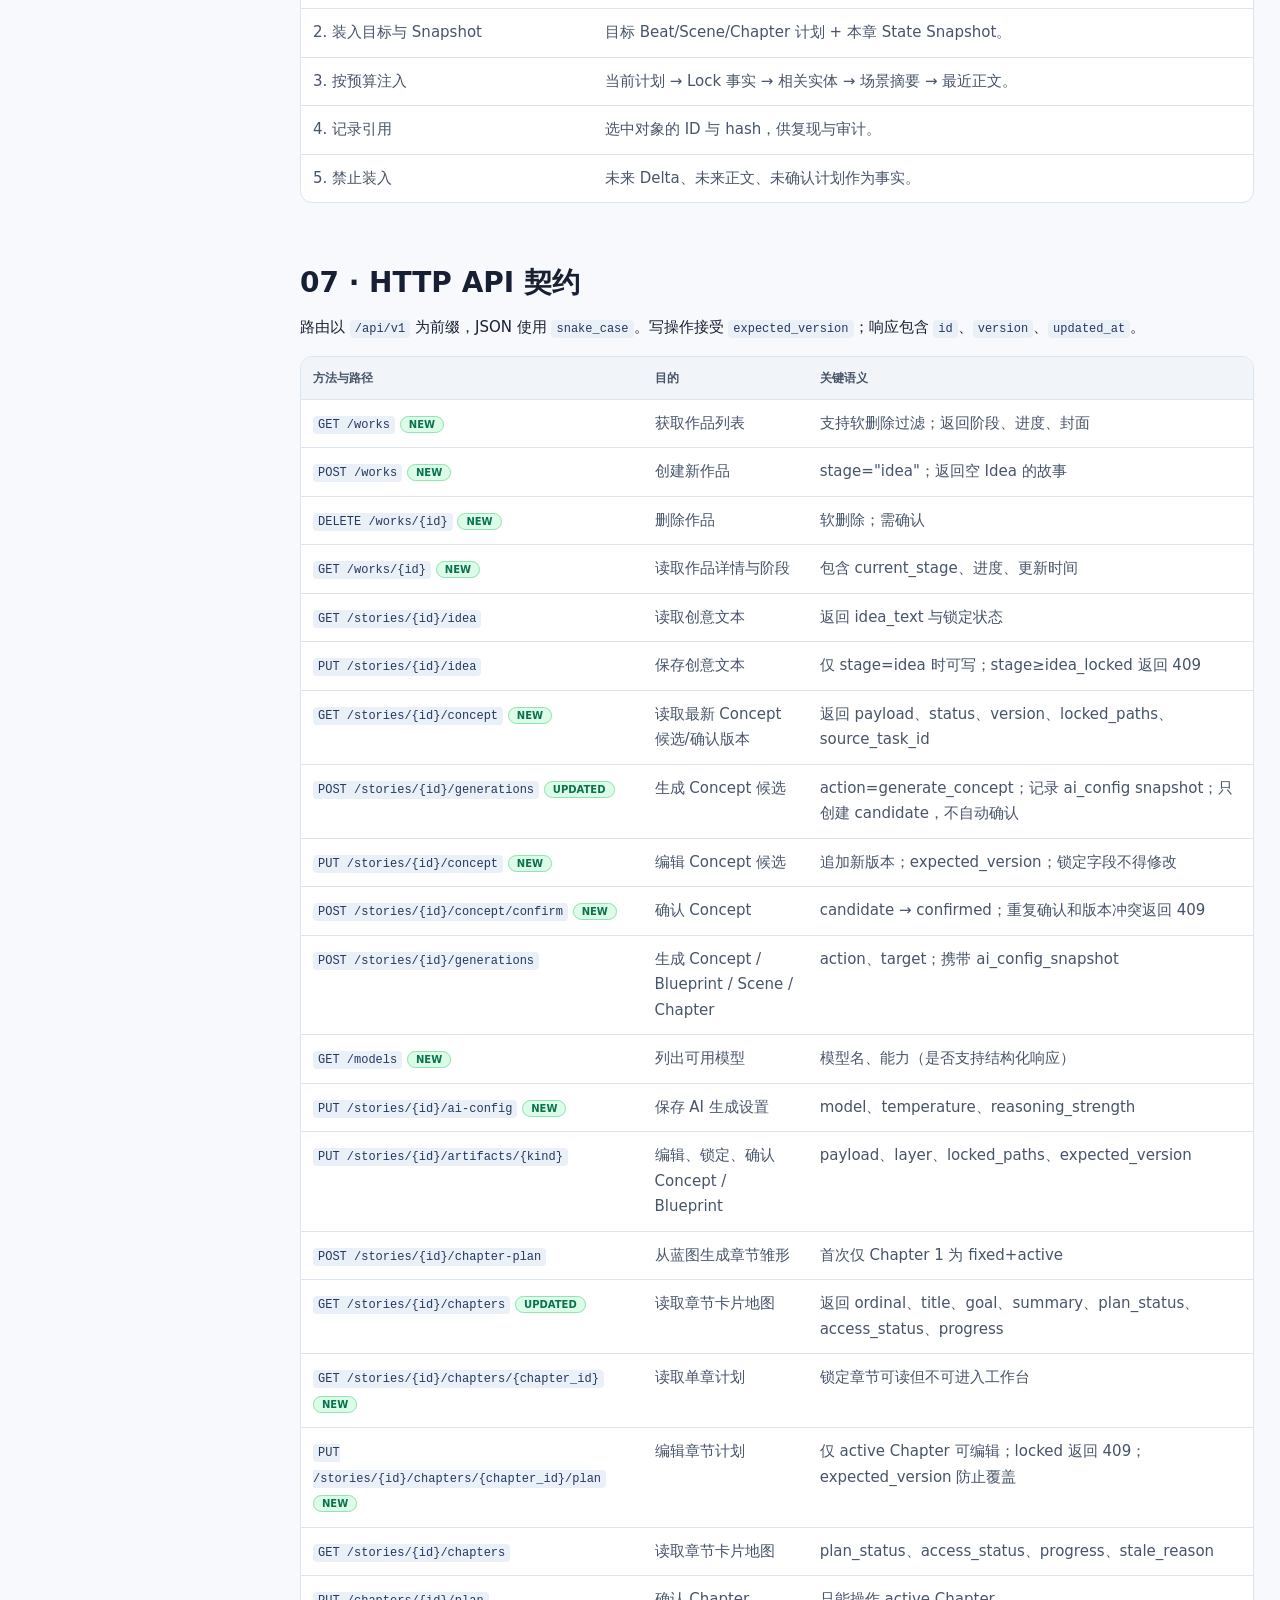
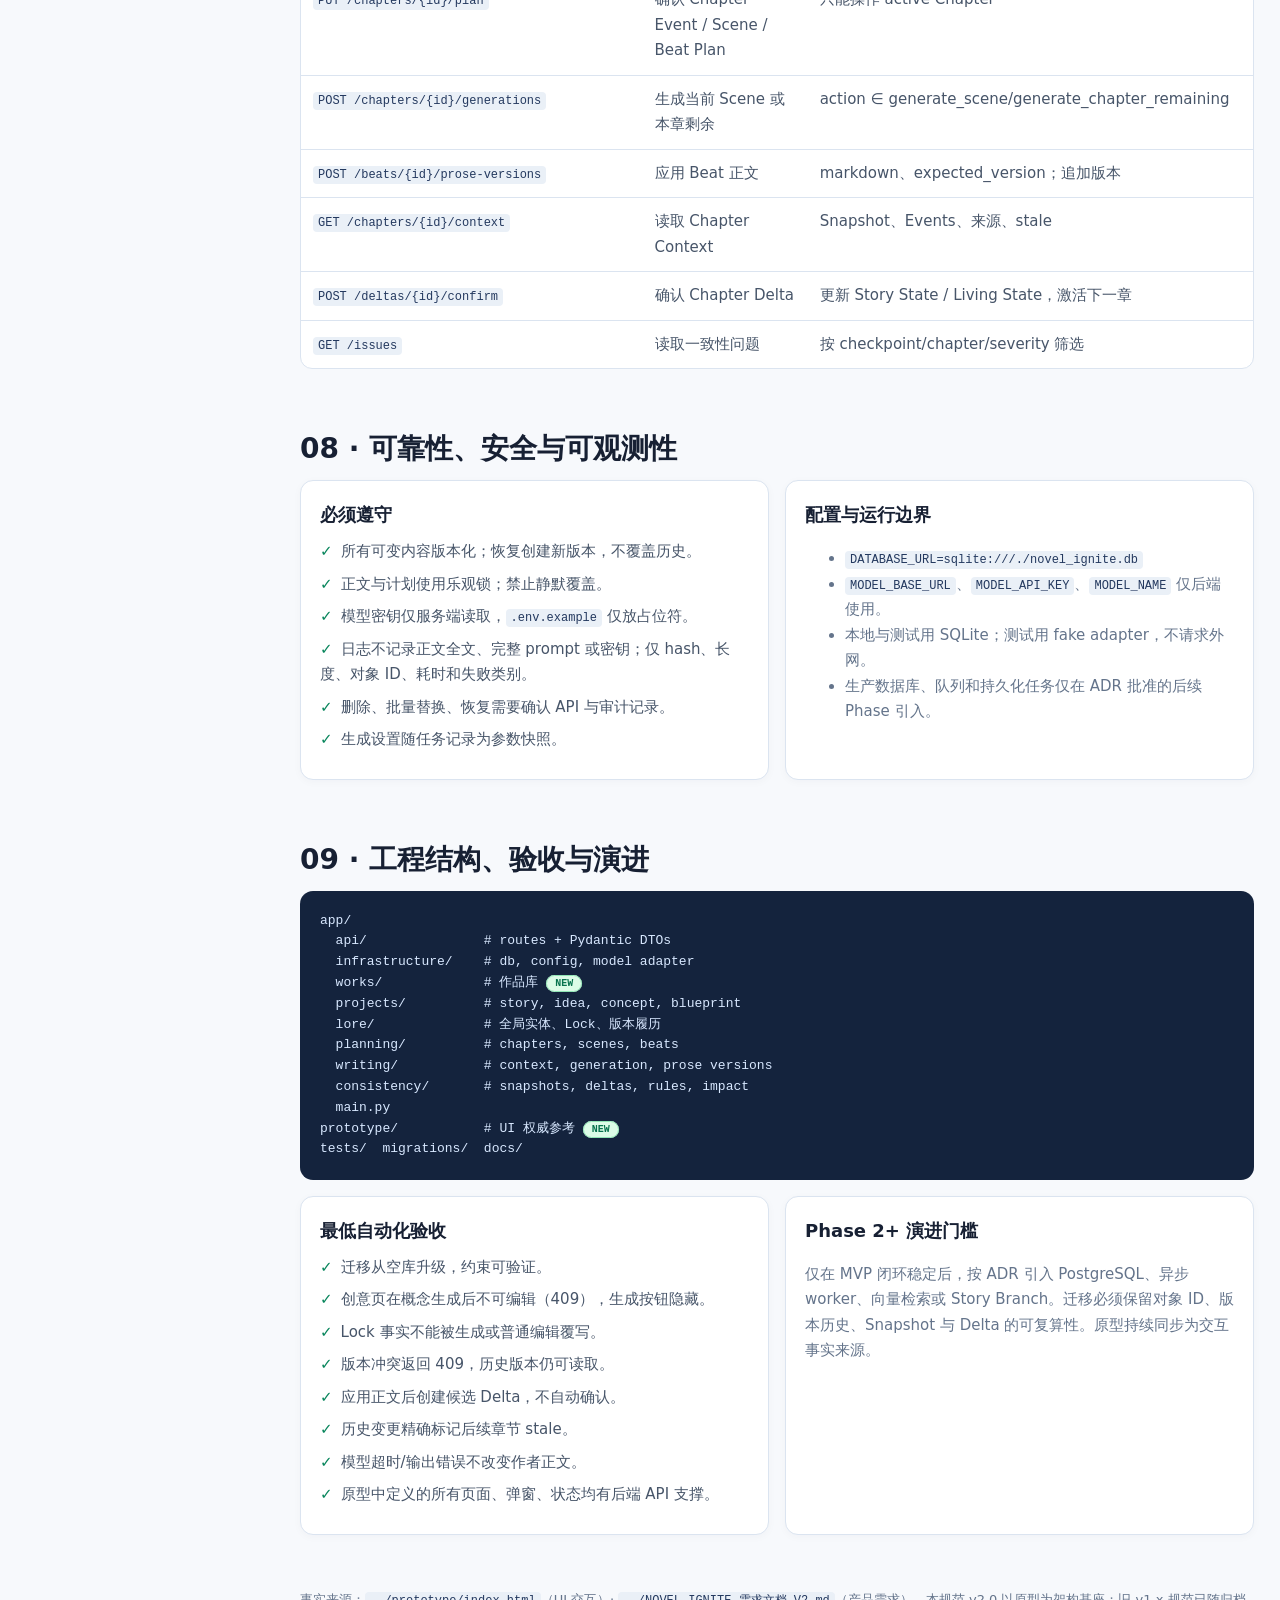
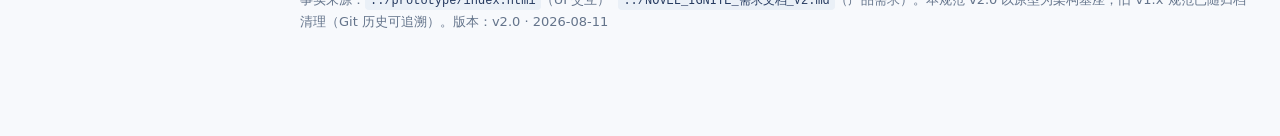
==== commit 3af7ca4a: "feat: Phase 5-6 Chapter Workspace + Living State versioning; remove v1 archives - Phase 5: Chapter W" ====
--- a/docs/technical-architecture.html
+++ b/docs/technical-architecture.html
@@ -167,5 +167,5 @@
 <div class="grid g2" style="margin-top:16px">
 <article class="card"><h3>最低自动化验收</h3><ul class="check"><li>迁移从空库升级，约束可验证。</li><li>创意页在概念生成后不可编辑（409），生成按钮隐藏。</li><li>Lock 事实不能被生成或普通编辑覆写。</li><li>版本冲突返回 409，历史版本仍可读取。</li><li>应用正文后创建候选 Delta，不自动确认。</li><li>历史变更精确标记后续章节 stale。</li><li>模型超时/输出错误不改变作者正文。</li><li>原型中定义的所有页面、弹窗、状态均有后端 API 支撑。</li></ul></article>
 <article class="card"><h3>Phase 2+ 演进门槛</h3><p>仅在 MVP 闭环稳定后，按 ADR 引入 PostgreSQL、异步 worker、向量检索或 Story Branch。迁移必须保留对象 ID、版本历史、Snapshot 与 Delta 的可复算性。原型持续同步为交互事实来源。</p></article></div>
-<p class="foot">事实来源：<code>../prototype/index.html</code>（UI 交互）· <code>../NOVEL_IGNITE_需求文档_V2.md</code>（产品需求）。本规范 v2.0 以原型为架构基座；旧 v1.x 规范随 app_v1_archived/ 归档。版本：v2.0 · 2026-08-11</p></section>
+<p class="foot">事实来源：<code>../prototype/index.html</code>（UI 交互）· <code>../NOVEL_IGNITE_需求文档_V2.md</code>（产品需求）。本规范 v2.0 以原型为架构基座；旧 v1.x 规范已随归档清理（Git 历史可追溯）。版本：v2.0 · 2026-08-11</p></section>
 </main></div></body></html>
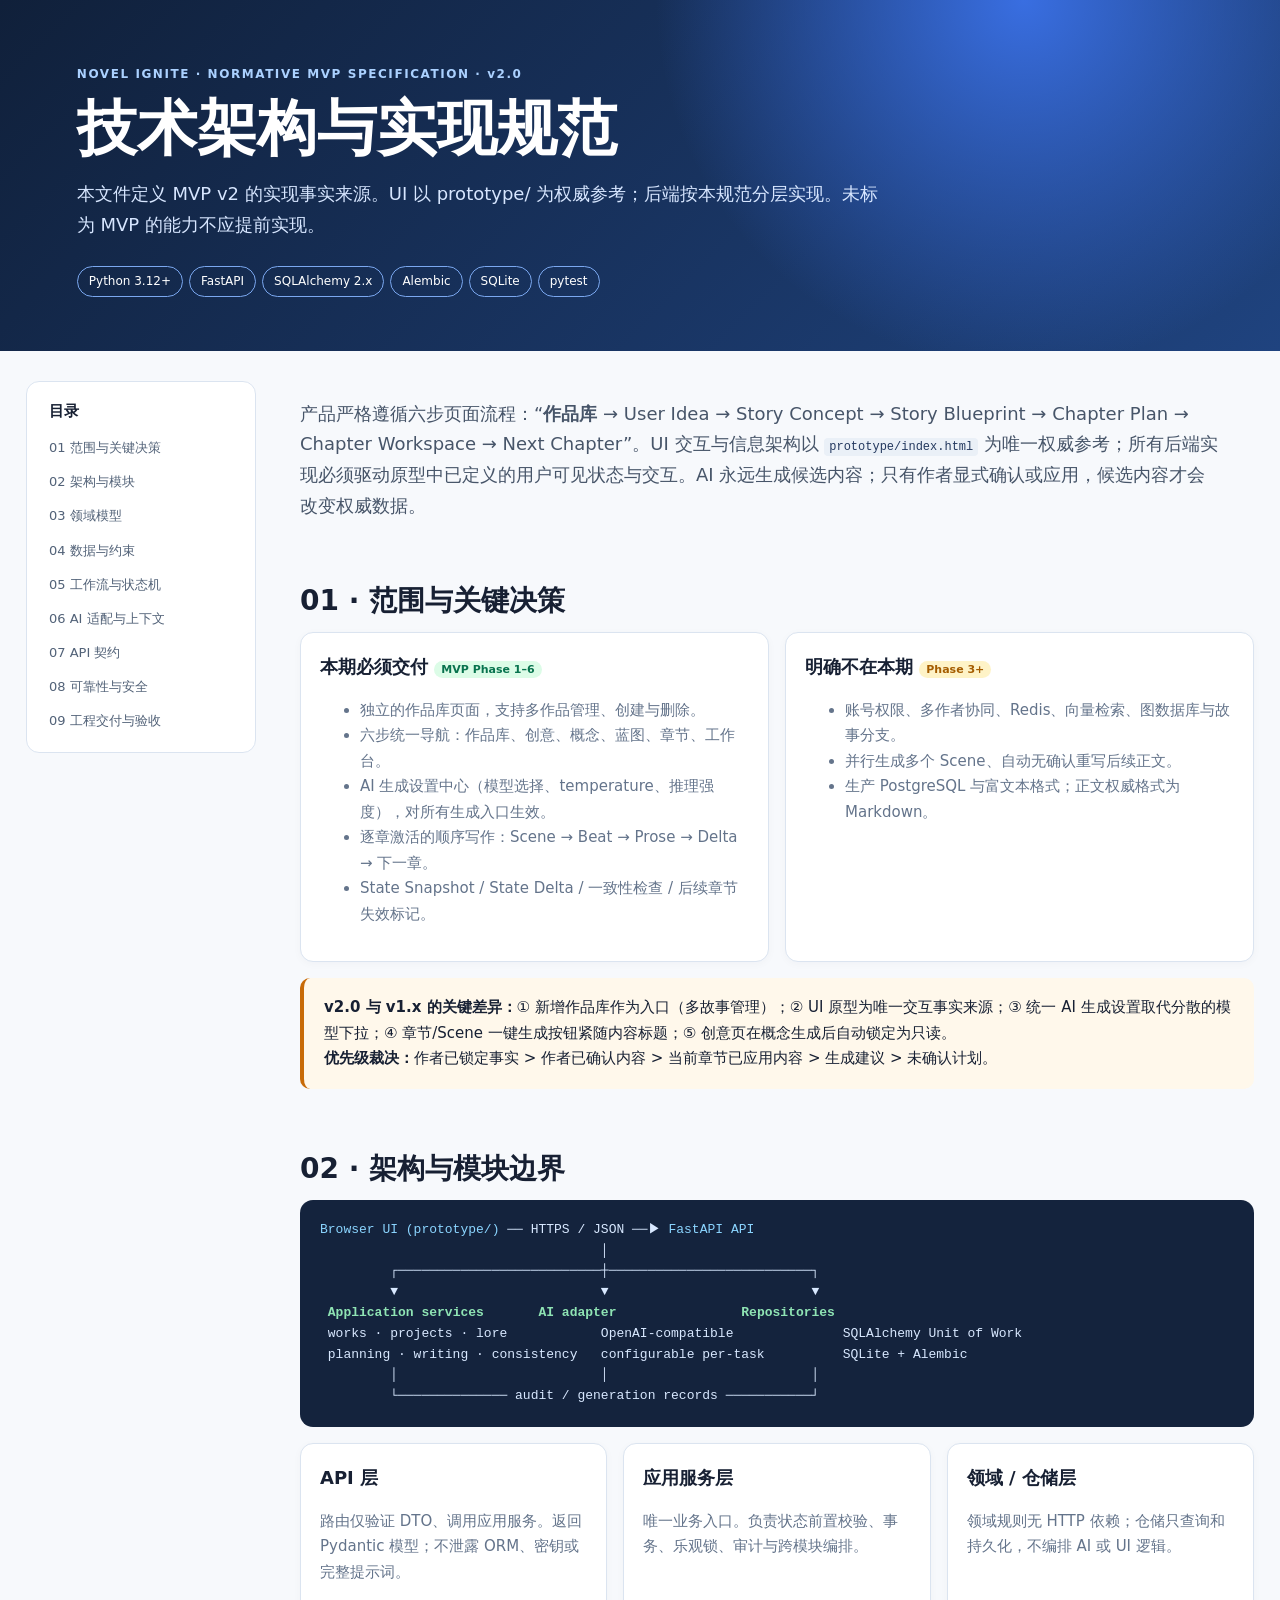
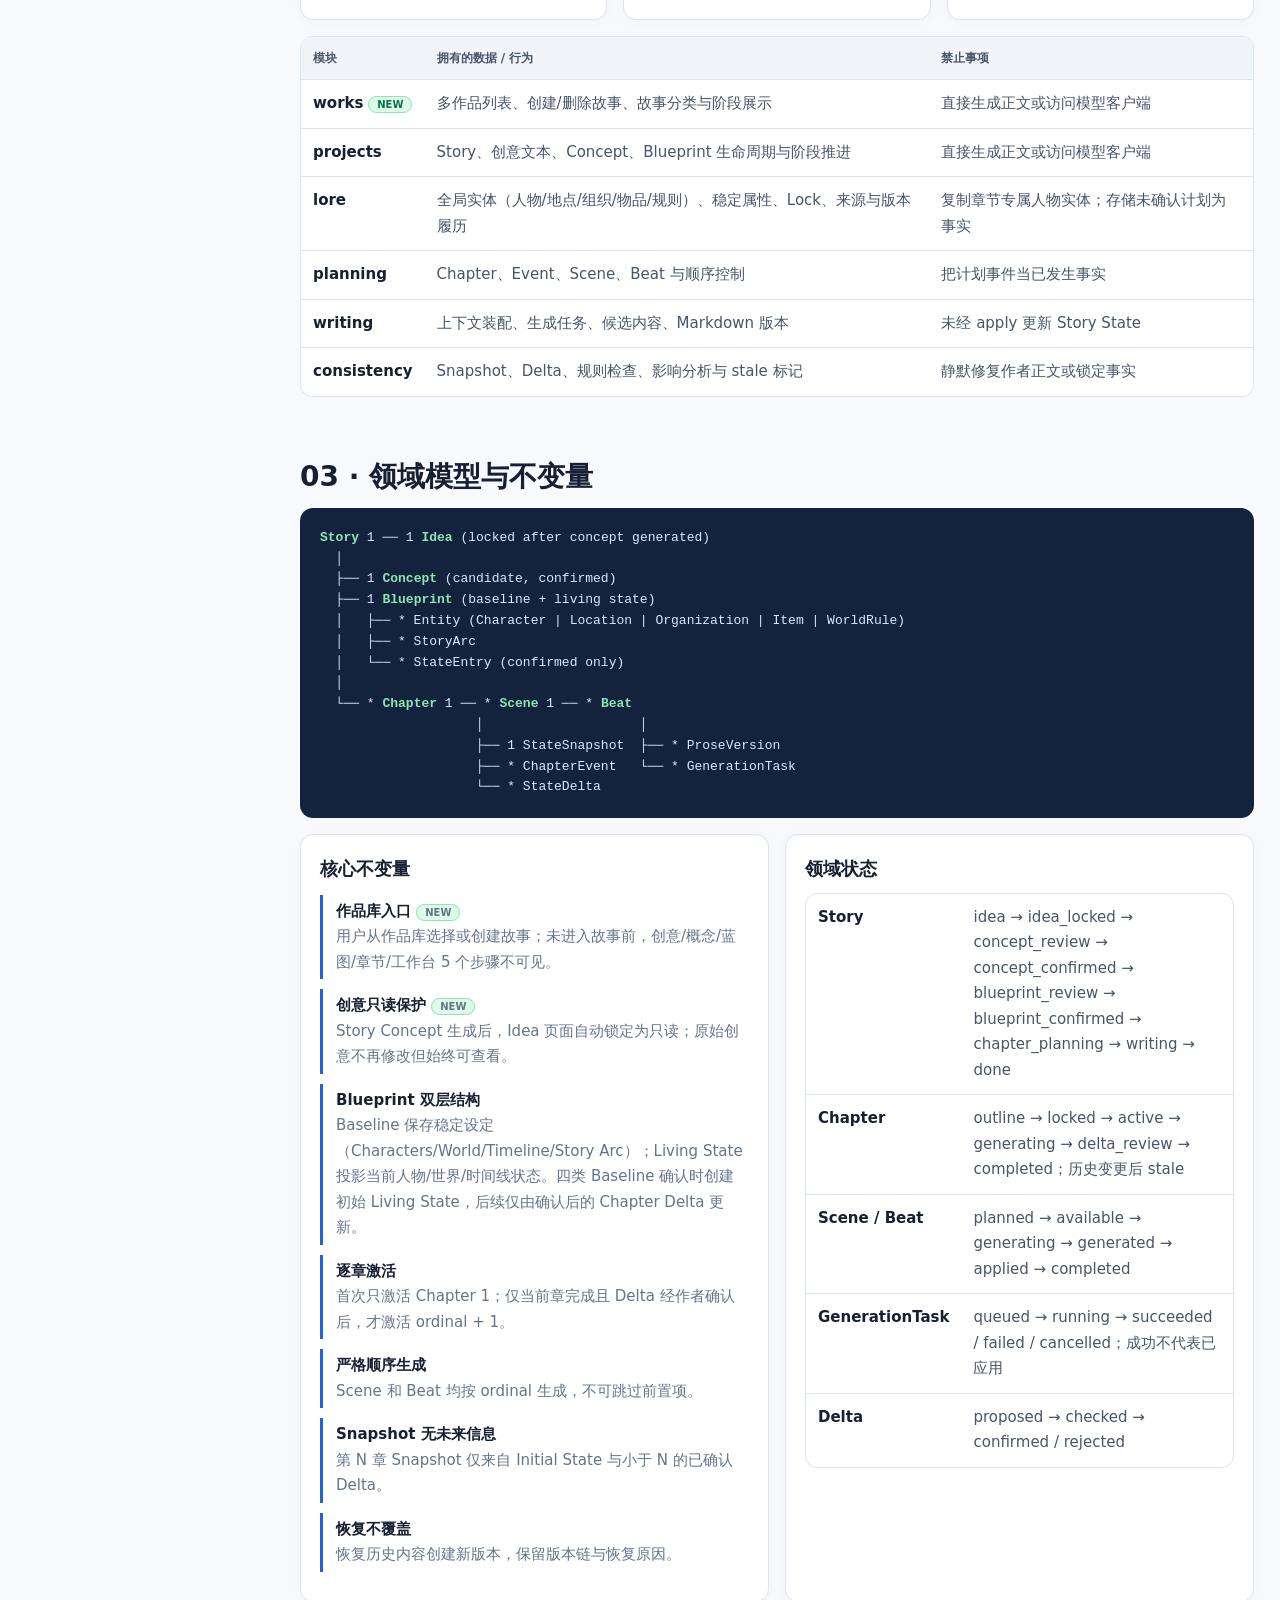
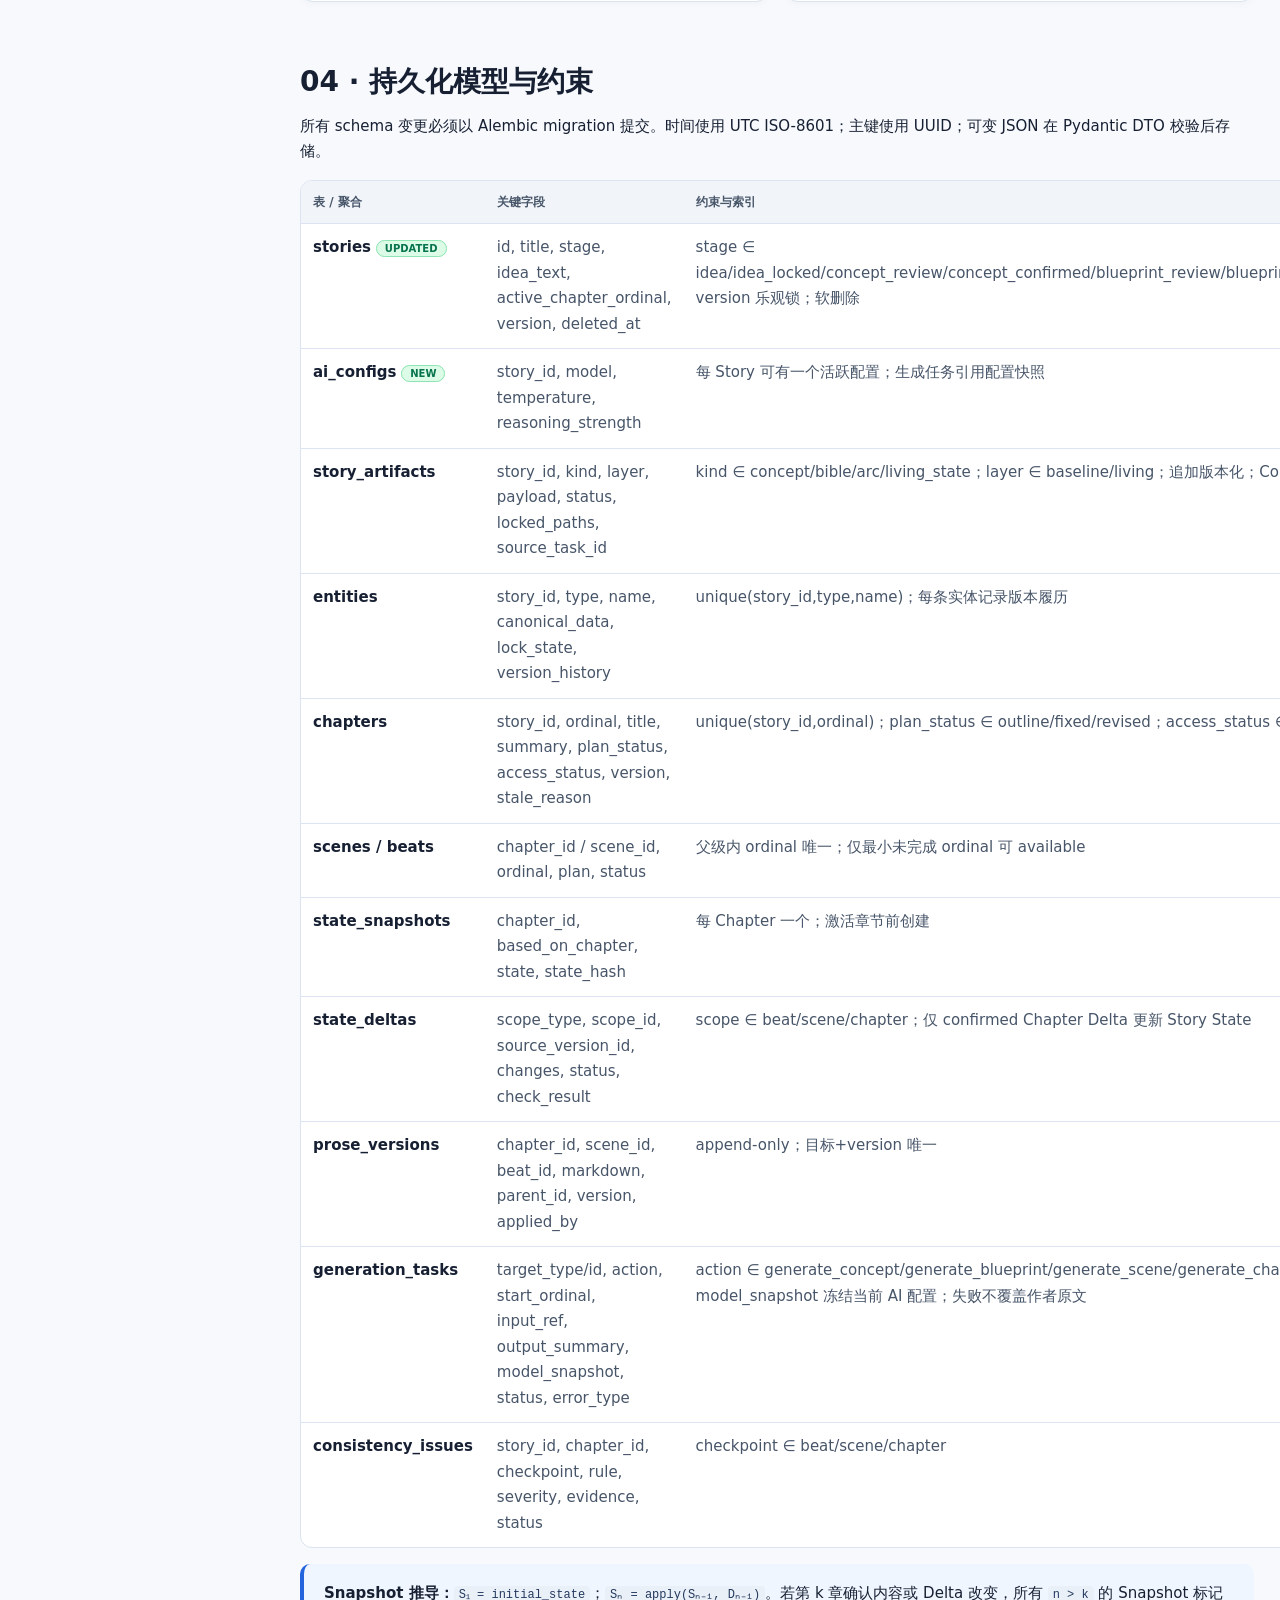
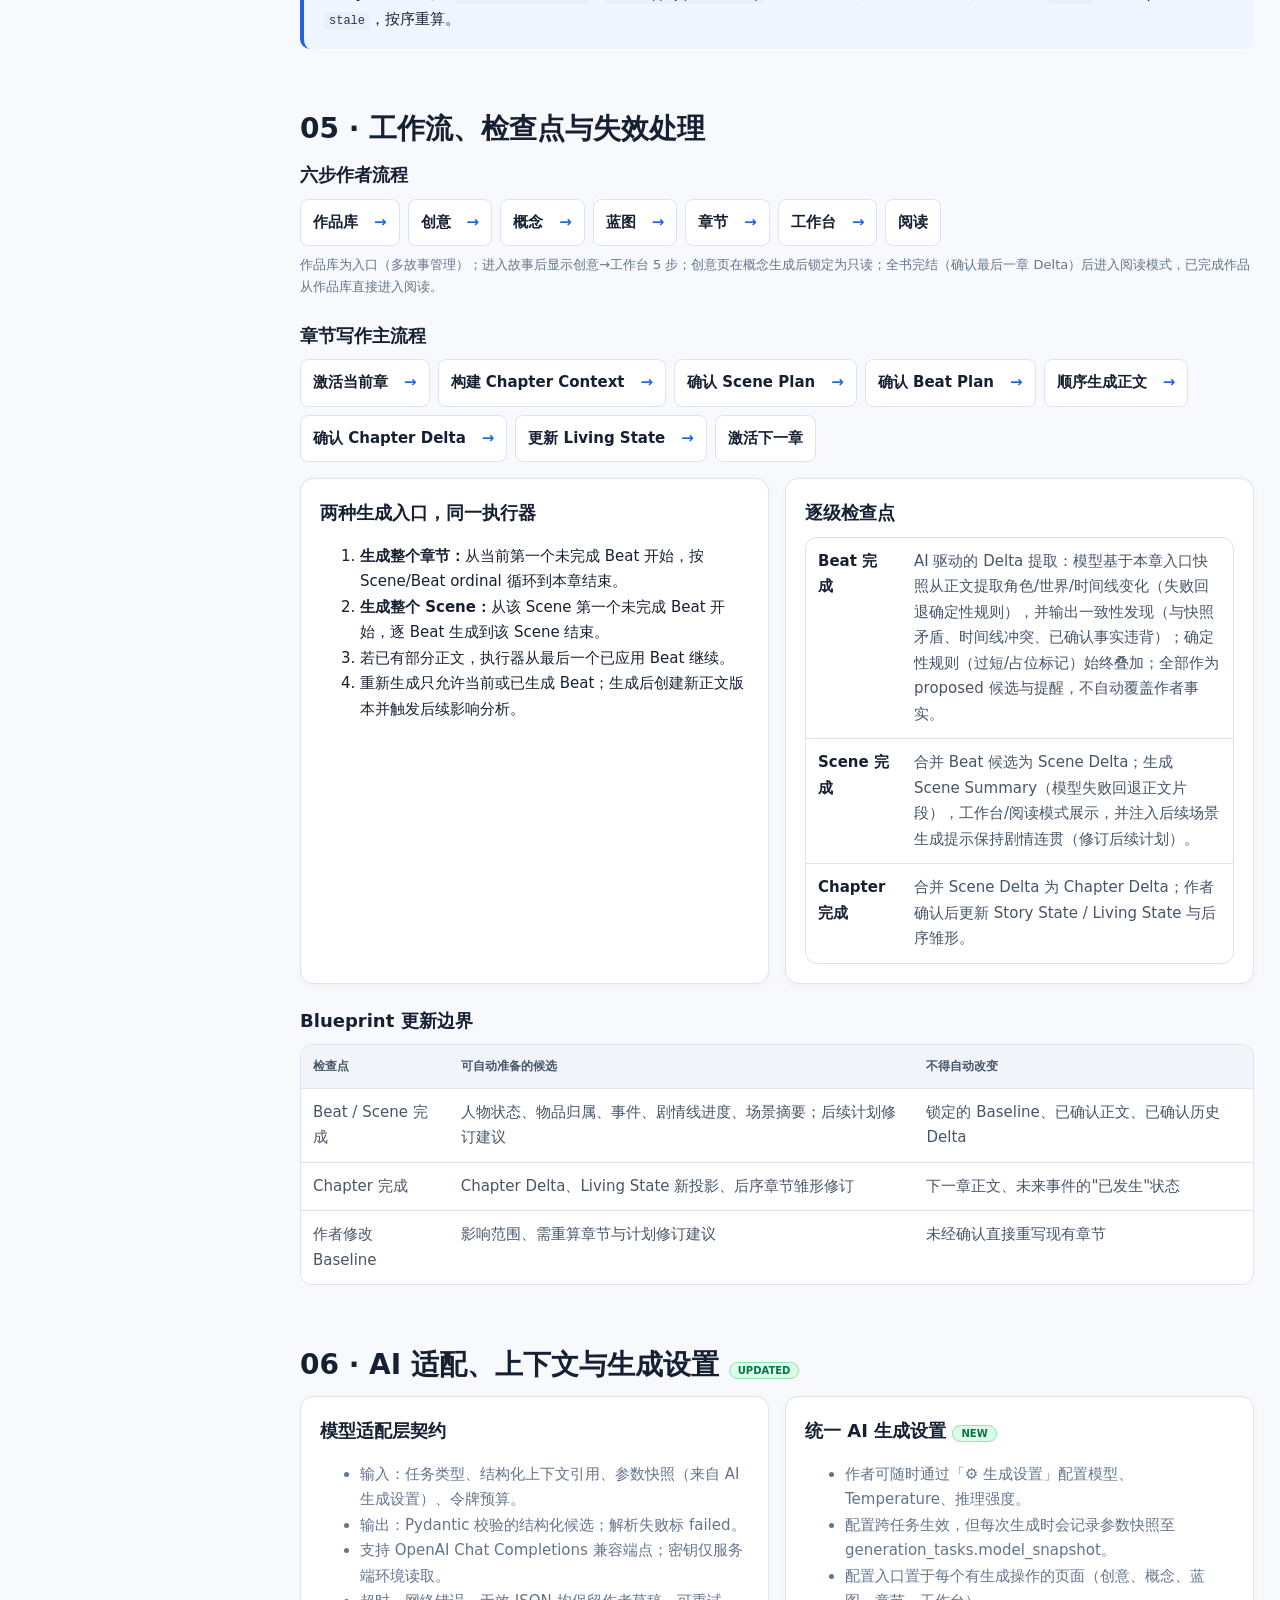
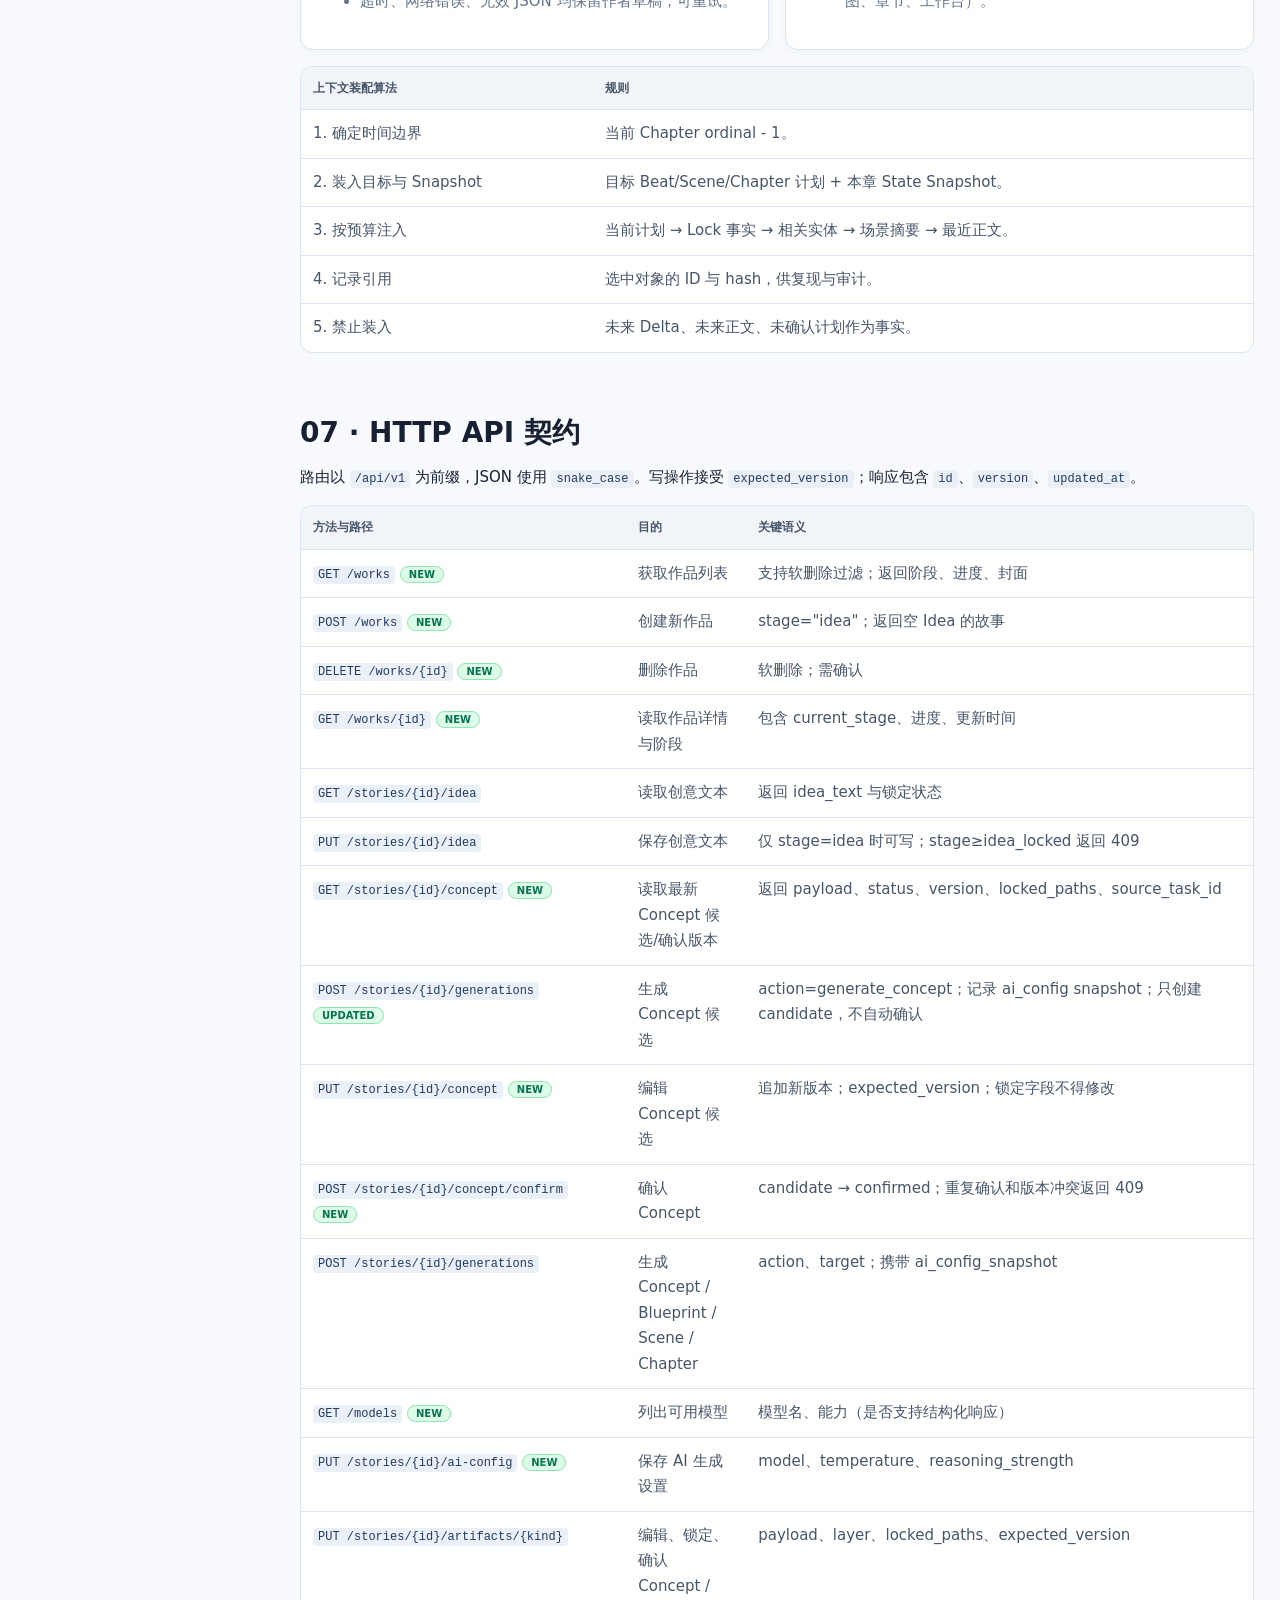
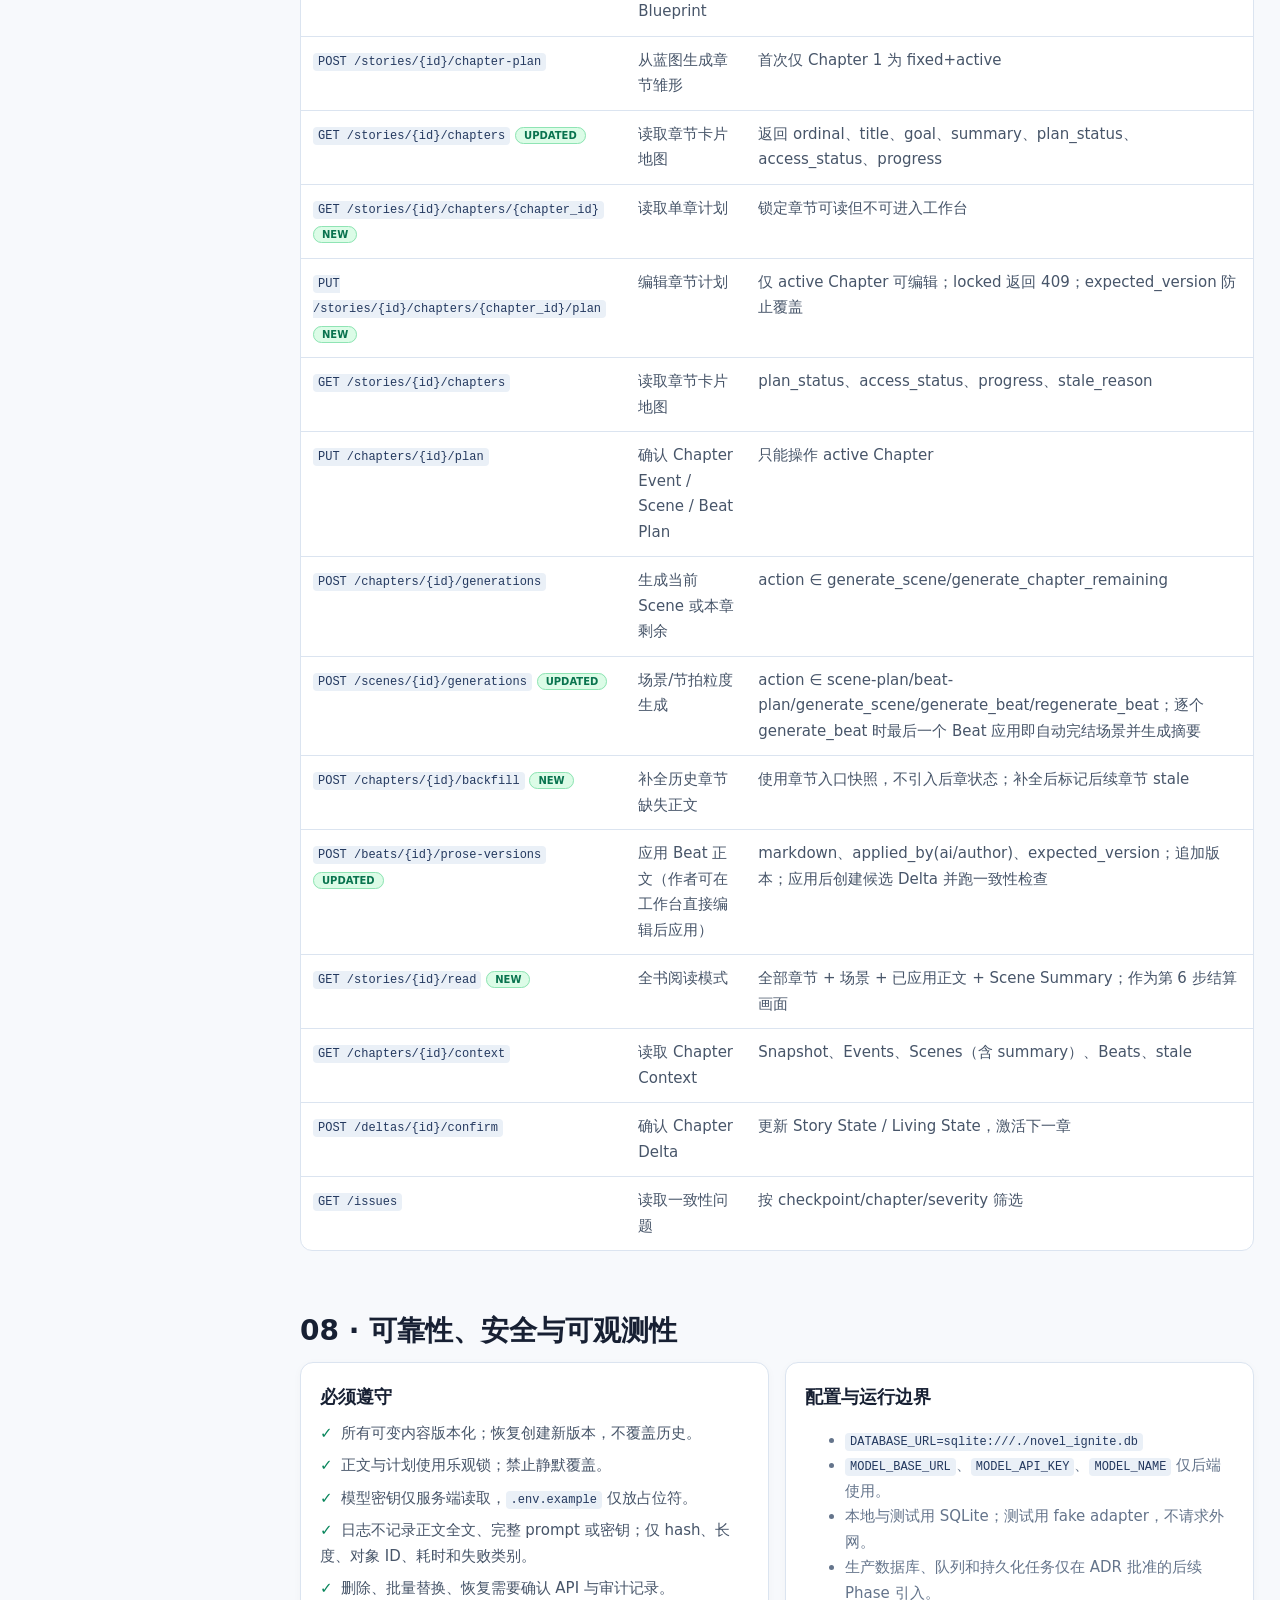
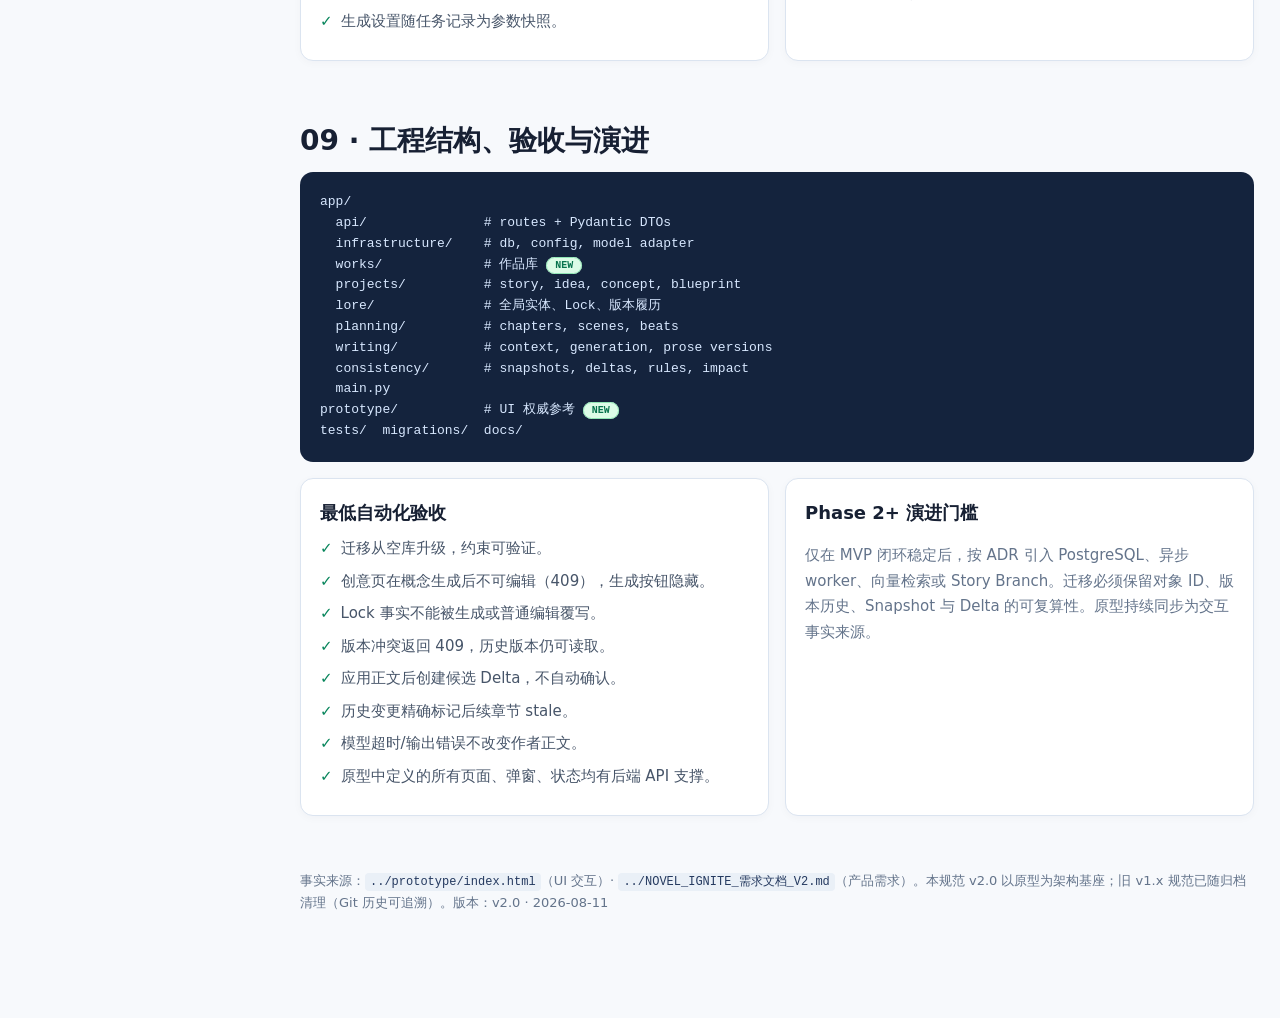
==== commit 5c6d288f: "Phase6 增强：AI 驱动 Delta/一致性/Scene Summary + 工作台正文编辑 + E2E 补全 + 文档同步 - AI 驱动 Delta 提取与一致性检查（模型失败回退确定性规则" ====
--- a/docs/technical-architecture.html
+++ b/docs/technical-architecture.html
@@ -83,8 +83,8 @@
 
 <section id="workflow"><h2>05 · 工作流、检查点与失效处理</h2>
 <h3>六步作者流程</h3>
-<div class="flow"><span>作品库</span><span>创意</span><span>概念</span><span>蓝图</span><span>章节</span><span>工作台</span></div>
-<p style="color:var(--m);font-size:13px;margin-top:8px">作品库为入口（多故事管理）；进入故事后显示创意→工作台 5 步；创意页在概念生成后锁定为只读。</p>
+<div class="flow"><span>作品库</span><span>创意</span><span>概念</span><span>蓝图</span><span>章节</span><span>工作台</span><span>阅读</span></div>
+<p style="color:var(--m);font-size:13px;margin-top:8px">作品库为入口（多故事管理）；进入故事后显示创意→工作台 5 步；创意页在概念生成后锁定为只读；全书完结（确认最后一章 Delta）后进入阅读模式，已完成作品从作品库直接进入阅读。</p>
 
 <h3 style="margin-top:22px">章节写作主流程</h3>
 <div class="flow"><span>激活当前章</span><span>构建 Chapter Context</span><span>确认 Scene Plan</span><span>确认 Beat Plan</span><span>顺序生成正文</span><span>确认 Chapter Delta</span><span>更新 Living State</span><span>激活下一章</span></div>
@@ -96,8 +96,8 @@
 <li>若已有部分正文，执行器从最后一个已应用 Beat 继续。</li>
 <li>重新生成只允许当前或已生成 Beat；生成后创建新正文版本并触发后续影响分析。</li></ol></article>
 <article class="card"><h3>逐级检查点</h3><table><tbody>
-<tr><td><b>Beat 完成</b></td><td>提取局部事实候选，检查知识/地点/物品/关系/世界规则；更新当前 Scene 临时上下文。</td></tr>
-<tr><td><b>Scene 完成</b></td><td>合并 Beat 候选为 Scene Delta，生成 Scene Summary，检查是否需修订后续计划。</td></tr>
+<tr><td><b>Beat 完成</b></td><td>AI 驱动的 Delta 提取：模型基于本章入口快照从正文提取角色/世界/时间线变化（失败回退确定性规则），并输出一致性发现（与快照矛盾、时间线冲突、已确认事实违背）；确定性规则（过短/占位标记）始终叠加；全部作为 proposed 候选与提醒，不自动覆盖作者事实。</td></tr>
+<tr><td><b>Scene 完成</b></td><td>合并 Beat 候选为 Scene Delta；生成 Scene Summary（模型失败回退正文片段），工作台/阅读模式展示，并注入后续场景生成提示保持剧情连贯（修订后续计划）。</td></tr>
 <tr><td><b>Chapter 完成</b></td><td>合并 Scene Delta 为 Chapter Delta；作者确认后更新 Story State / Living State 与后序雏形。</td></tr></tbody></table></article></div>
 
 <h3 style="margin-top:22px">Blueprint 更新边界</h3>
@@ -141,8 +141,11 @@
 <tr><td><code>GET /stories/{id}/chapters</code></td><td>读取章节卡片地图</td><td>plan_status、access_status、progress、stale_reason</td></tr>
 <tr><td><code>PUT /chapters/{id}/plan</code></td><td>确认 Chapter Event / Scene / Beat Plan</td><td>只能操作 active Chapter</td></tr>
 <tr><td><code>POST /chapters/{id}/generations</code></td><td>生成当前 Scene 或本章剩余</td><td>action ∈ generate_scene/generate_chapter_remaining</td></tr>
-<tr><td><code>POST /beats/{id}/prose-versions</code></td><td>应用 Beat 正文</td><td>markdown、expected_version；追加版本</td></tr>
-<tr><td><code>GET /chapters/{id}/context</code></td><td>读取 Chapter Context</td><td>Snapshot、Events、来源、stale</td></tr>
+<tr><td><code>POST /scenes/{id}/generations</code> <span class="new">UPDATED</span></td><td>场景/节拍粒度生成</td><td>action ∈ scene-plan/beat-plan/generate_scene/generate_beat/regenerate_beat；逐个 generate_beat 时最后一个 Beat 应用即自动完结场景并生成摘要</td></tr>
+<tr><td><code>POST /chapters/{id}/backfill</code> <span class="new">NEW</span></td><td>补全历史章节缺失正文</td><td>使用章节入口快照，不引入后章状态；补全后标记后续章节 stale</td></tr>
+<tr><td><code>POST /beats/{id}/prose-versions</code> <span class="new">UPDATED</span></td><td>应用 Beat 正文（作者可在工作台直接编辑后应用）</td><td>markdown、applied_by(ai/author)、expected_version；追加版本；应用后创建候选 Delta 并跑一致性检查</td></tr>
+<tr><td><code>GET /stories/{id}/read</code> <span class="new">NEW</span></td><td>全书阅读模式</td><td>全部章节 + 场景 + 已应用正文 + Scene Summary；作为第 6 步结算画面</td></tr>
+<tr><td><code>GET /chapters/{id}/context</code></td><td>读取 Chapter Context</td><td>Snapshot、Events、Scenes（含 summary）、Beats、stale</td></tr>
 <tr><td><code>POST /deltas/{id}/confirm</code></td><td>确认 Chapter Delta</td><td>更新 Story State / Living State，激活下一章</td></tr>
 <tr><td><code>GET /issues</code></td><td>读取一致性问题</td><td>按 checkpoint/chapter/severity 筛选</td></tr></tbody></table></section>
 
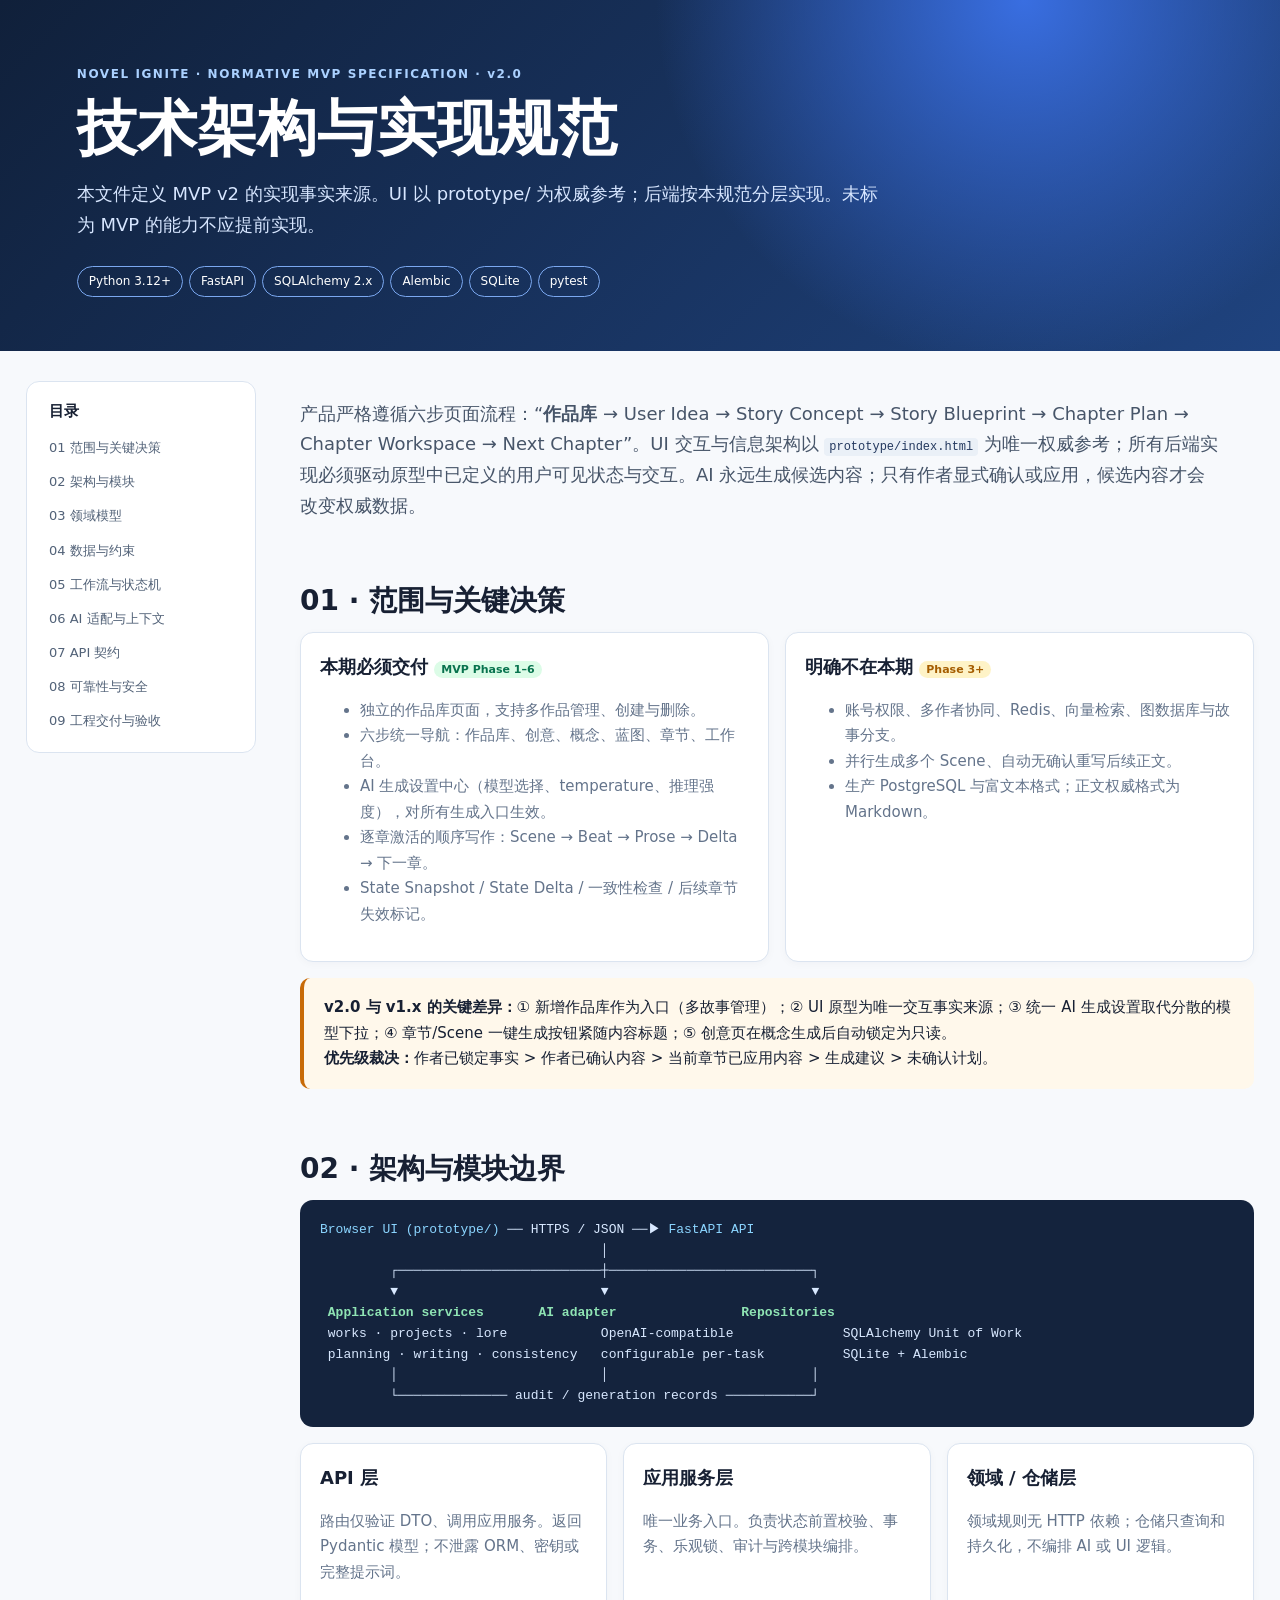
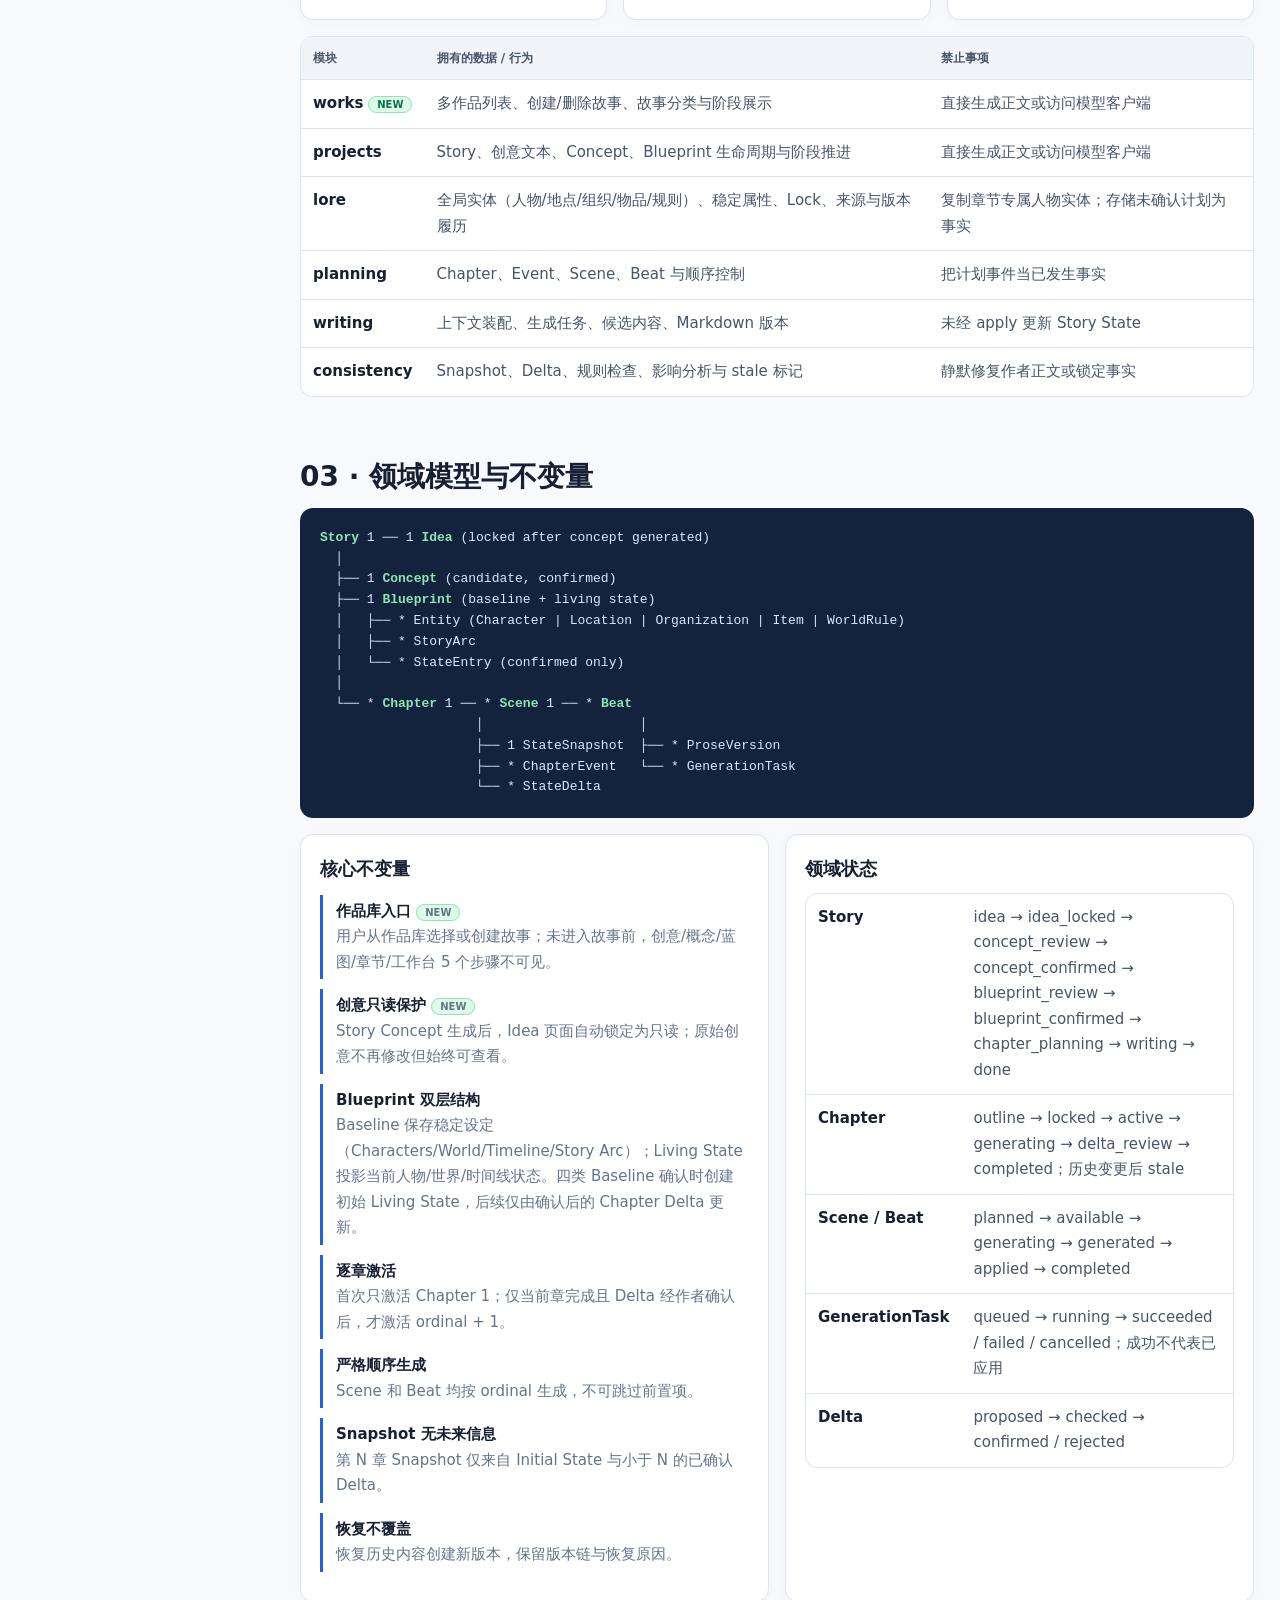
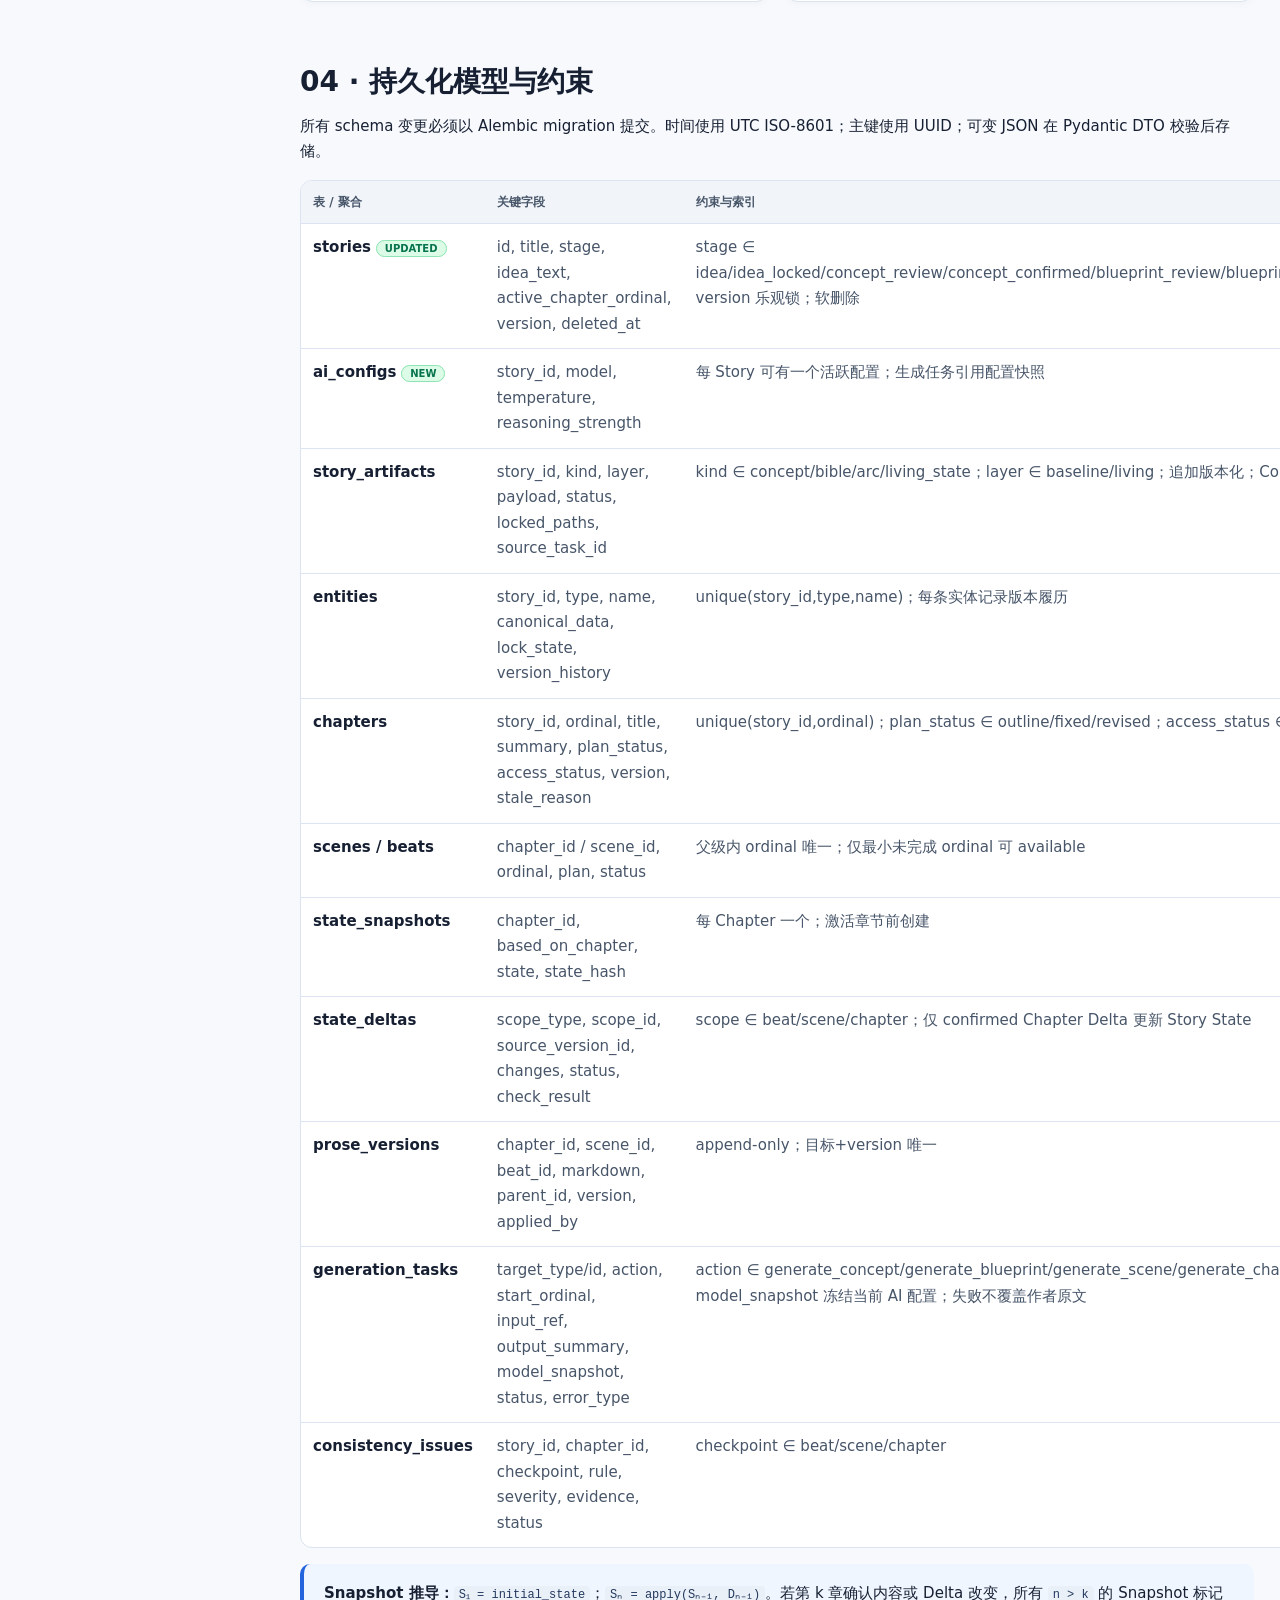
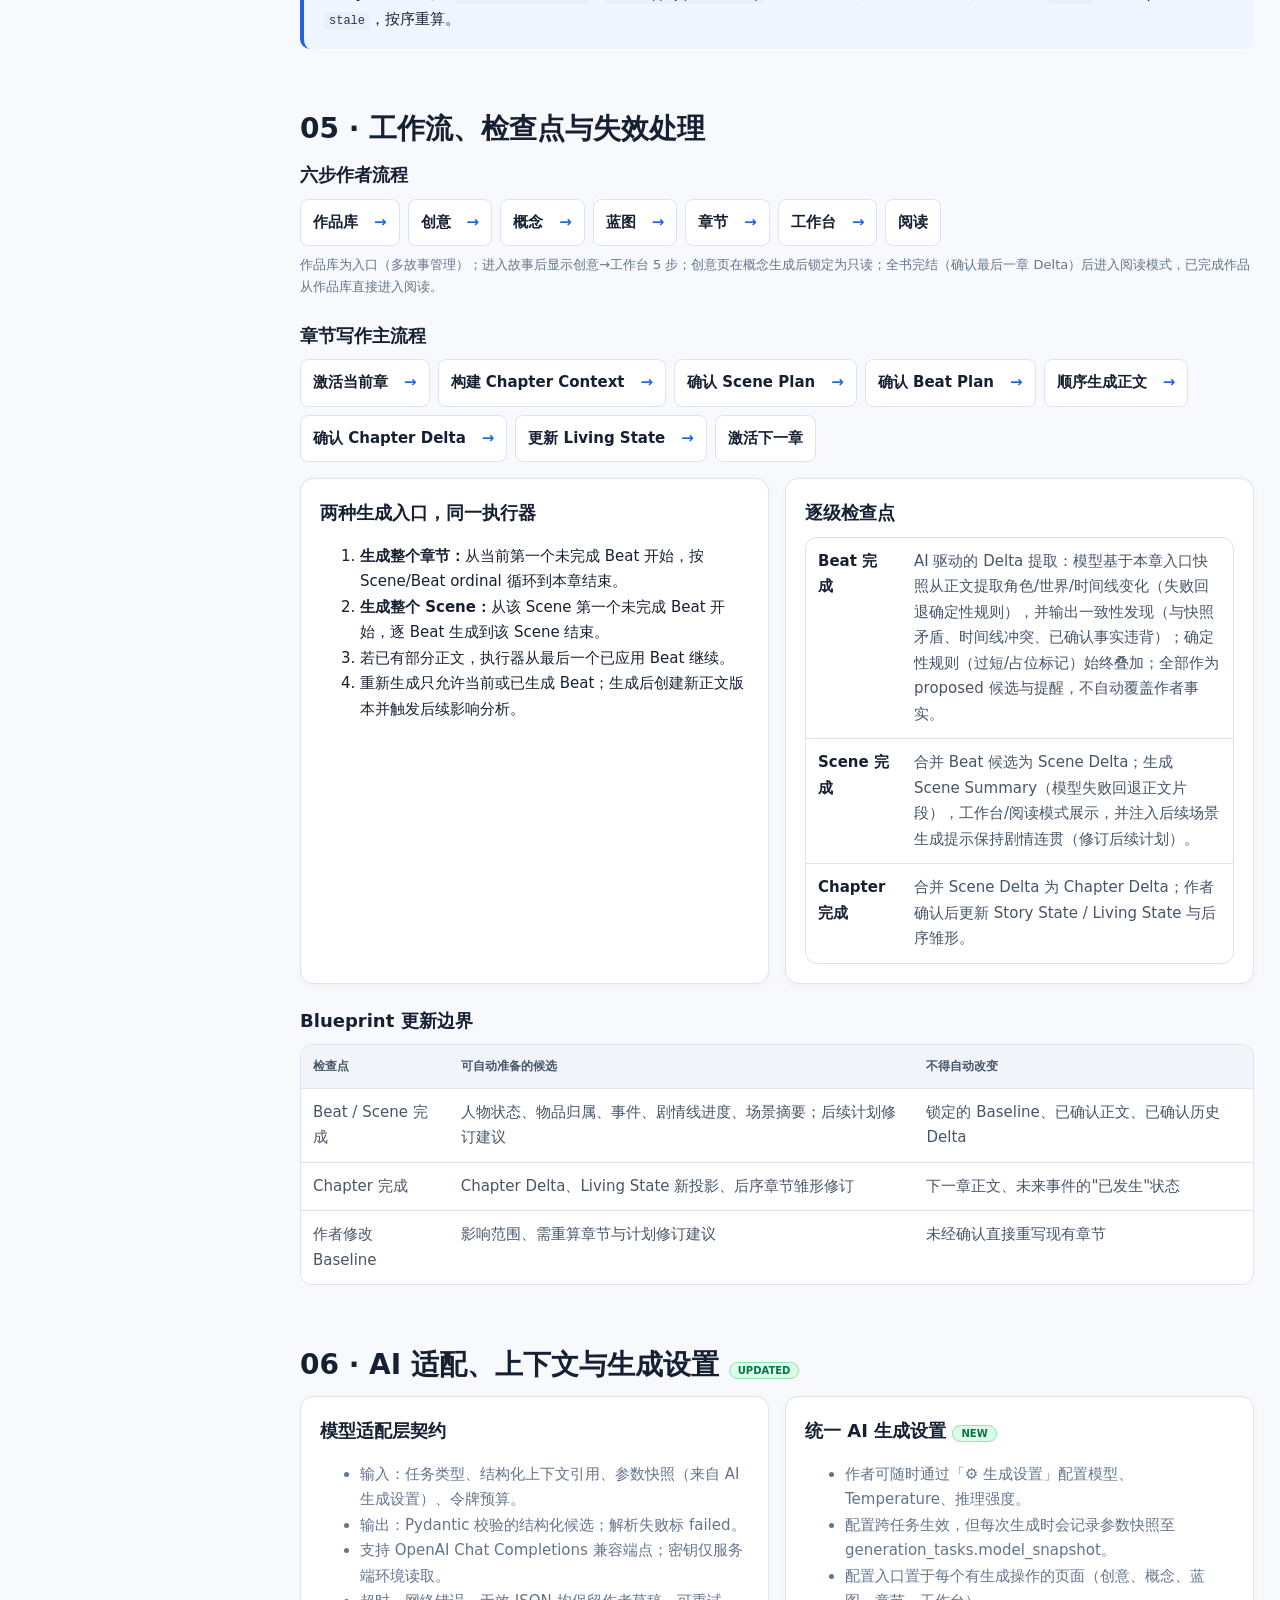
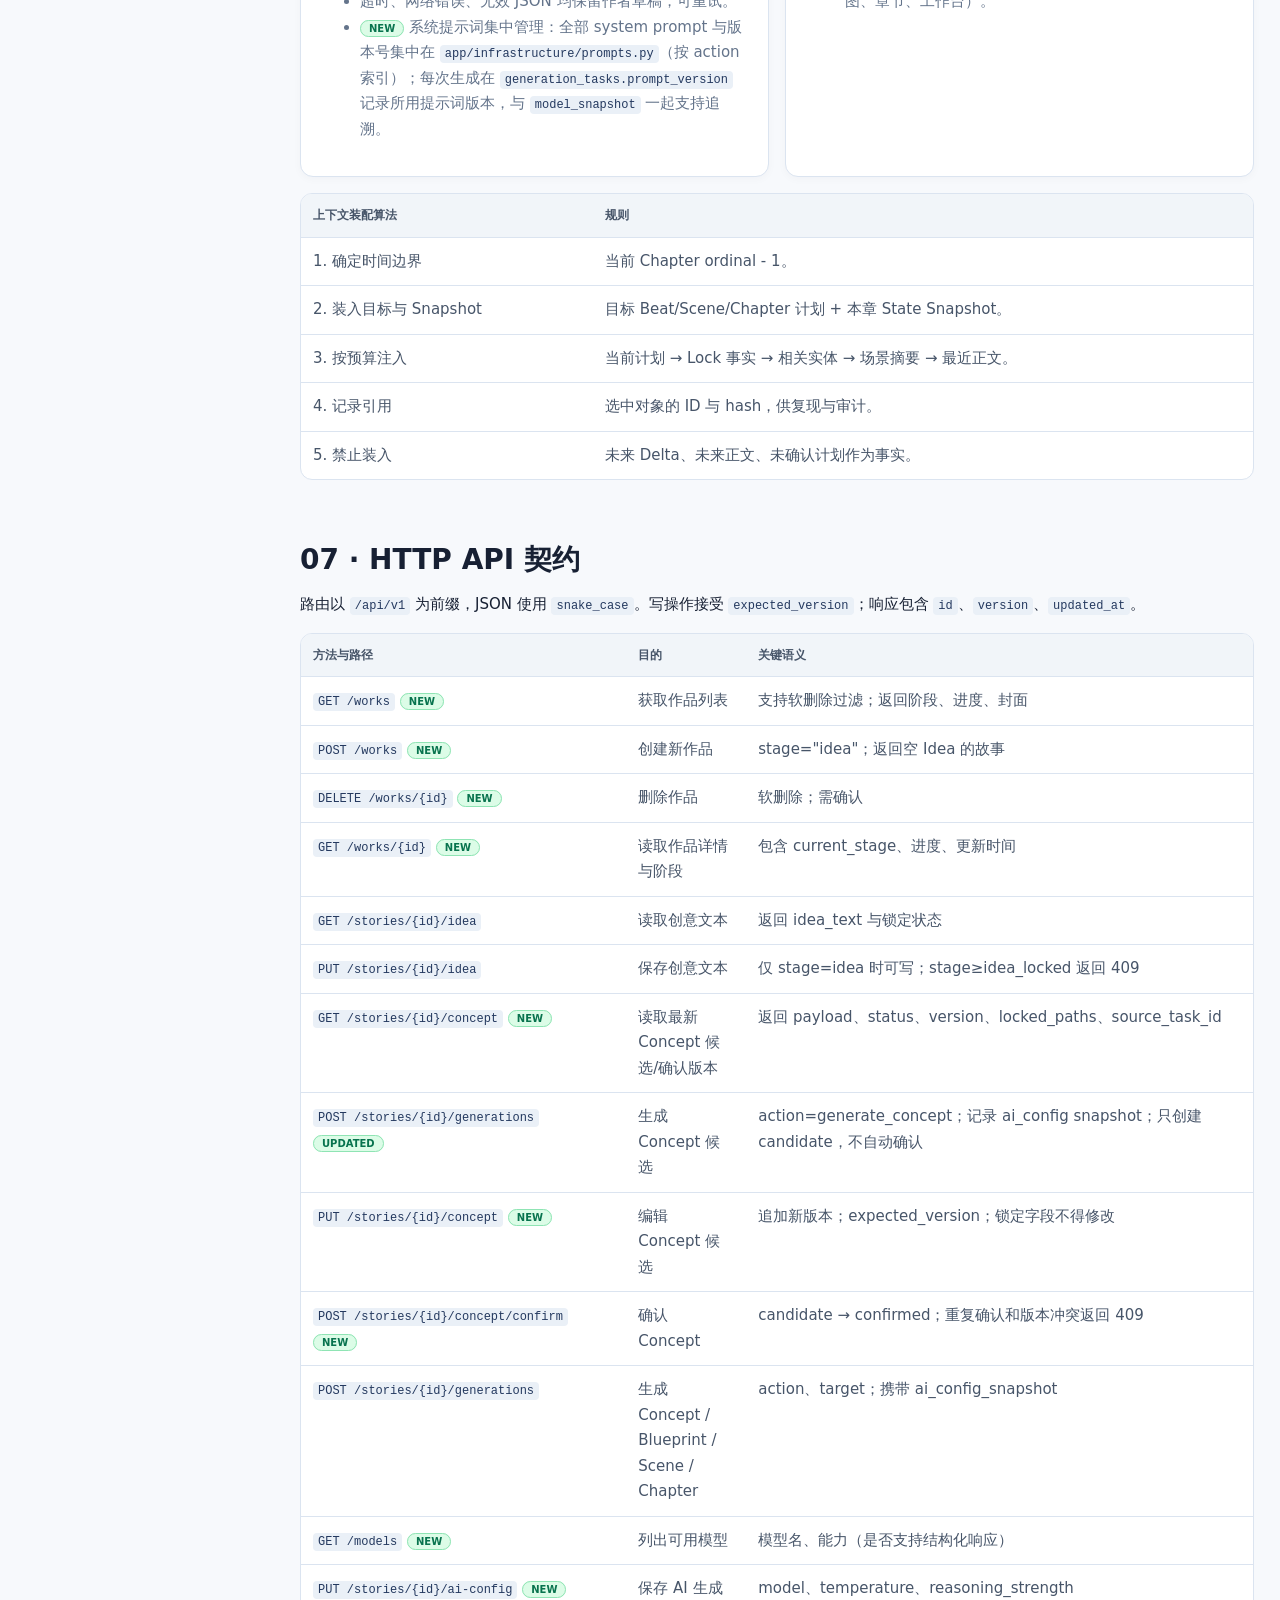
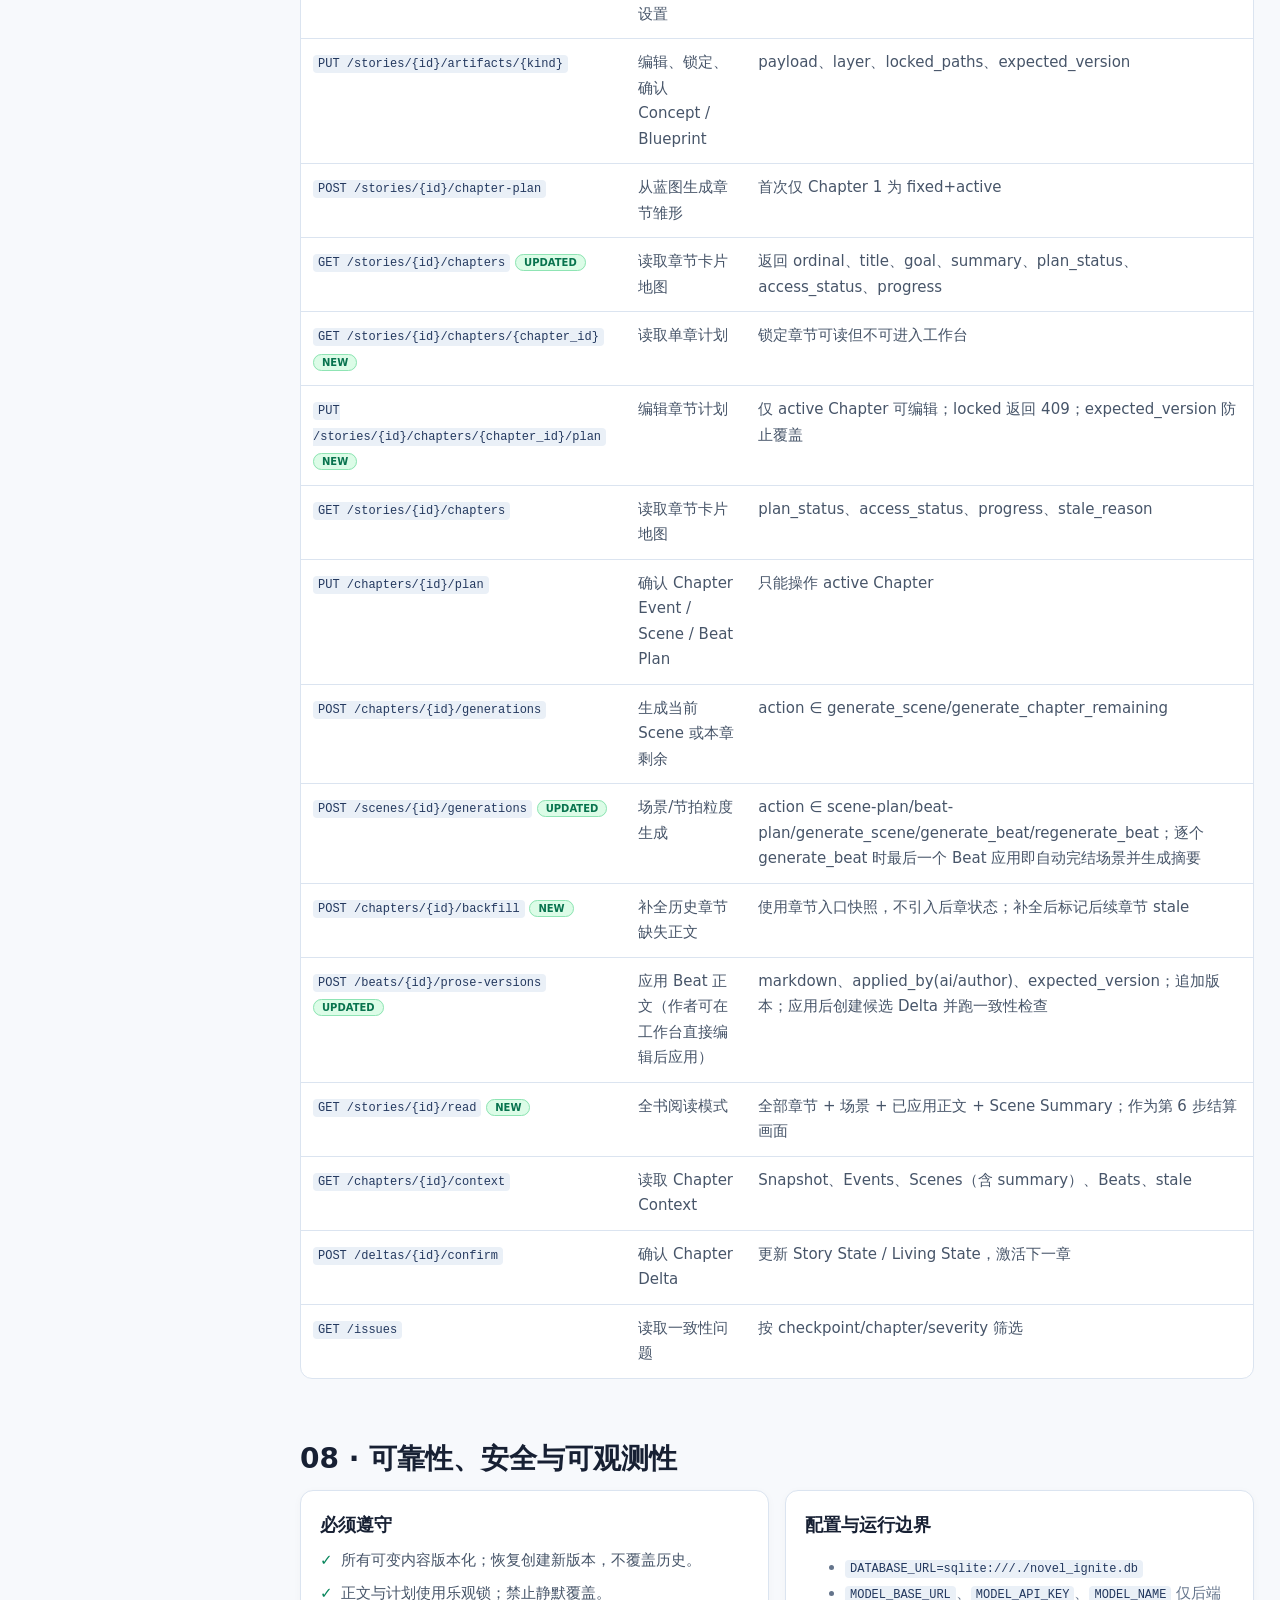
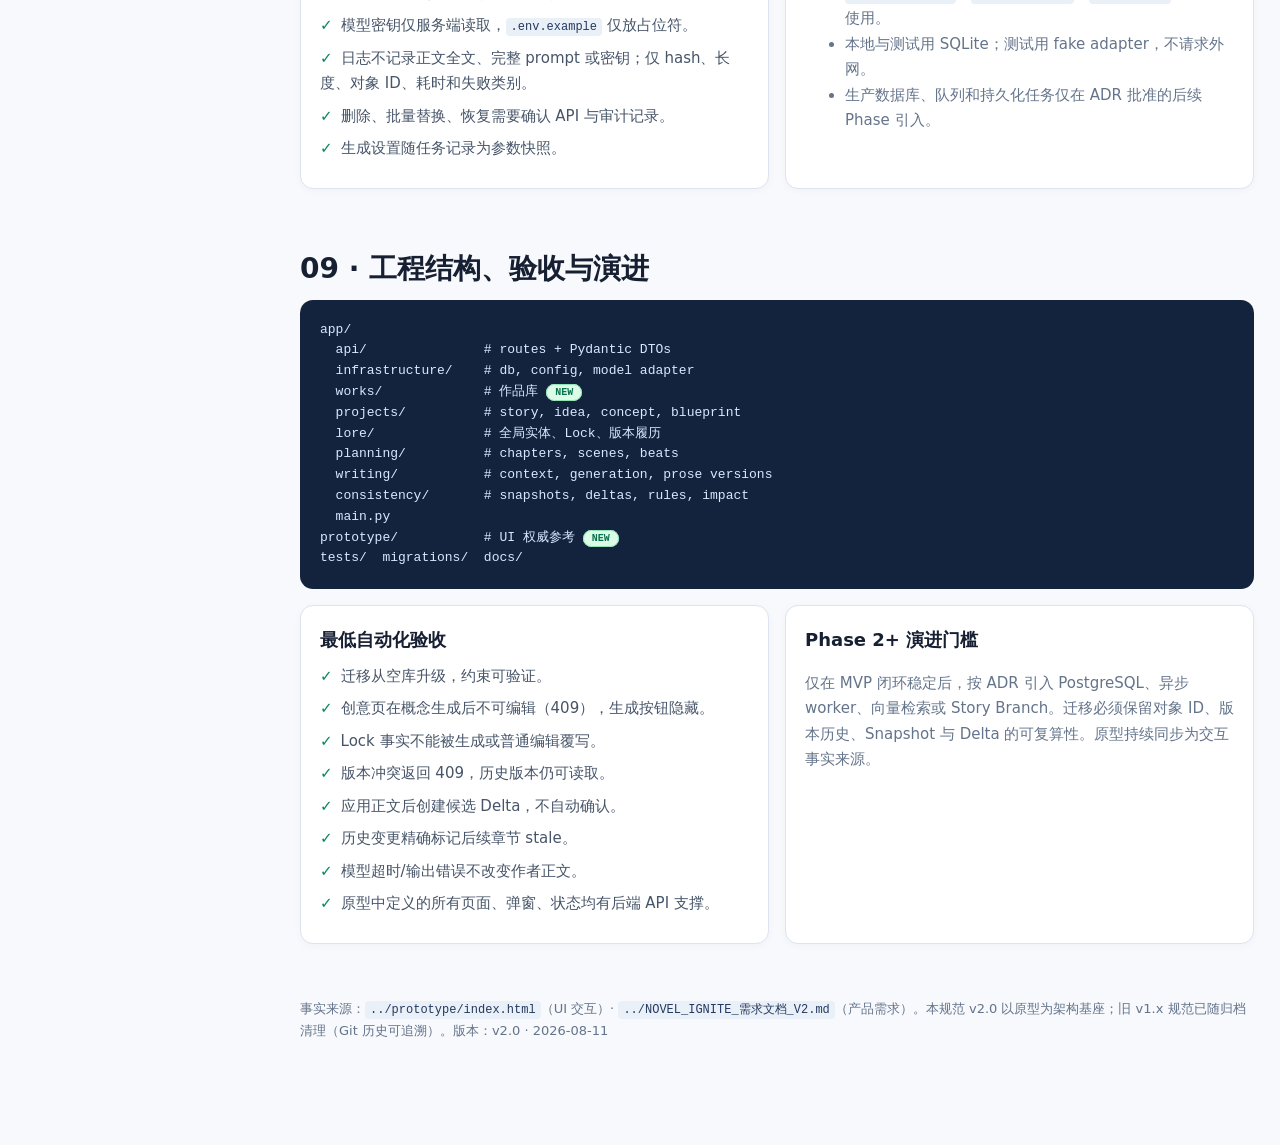
==== commit 7525a858: "集中管理系统提示词（方案 A）：prompts.py + generation_tasks.prompt_version - 新增 app/infrastructure/prompts.py：全部 1" ====
--- a/docs/technical-architecture.html
+++ b/docs/technical-architecture.html
@@ -108,7 +108,7 @@
 
 <section id="ai"><h2>06 · AI 适配、上下文与生成设置 <span class="new">UPDATED</span></h2>
 <div class="grid g2">
-<article class="card"><h3>模型适配层契约</h3><ul><li>输入：任务类型、结构化上下文引用、参数快照（来自 AI 生成设置）、令牌预算。</li><li>输出：Pydantic 校验的结构化候选；解析失败标 failed。</li><li>支持 OpenAI Chat Completions 兼容端点；密钥仅服务端环境读取。</li><li>超时、网络错误、无效 JSON 均保留作者草稿，可重试。</li></ul></article>
+<article class="card"><h3>模型适配层契约</h3><ul><li>输入：任务类型、结构化上下文引用、参数快照（来自 AI 生成设置）、令牌预算。</li><li>输出：Pydantic 校验的结构化候选；解析失败标 failed。</li><li>支持 OpenAI Chat Completions 兼容端点；密钥仅服务端环境读取。</li><li>超时、网络错误、无效 JSON 均保留作者草稿，可重试。</li><li><span class="new">NEW</span> 系统提示词集中管理：全部 system prompt 与版本号集中在 <code>app/infrastructure/prompts.py</code>（按 action 索引）；每次生成在 <code>generation_tasks.prompt_version</code> 记录所用提示词版本，与 <code>model_snapshot</code> 一起支持追溯。</li></ul></article>
 <article class="card"><h3>统一 AI 生成设置 <span class="new">NEW</span></h3><ul><li>作者可随时通过「⚙ 生成设置」配置模型、Temperature、推理强度。</li><li>配置跨任务生效，但每次生成时会记录参数快照至 generation_tasks.model_snapshot。</li><li>配置入口置于每个有生成操作的页面（创意、概念、蓝图、章节、工作台）。</li></ul></article></div>
 <table style="margin-top:16px"><thead><tr><th>上下文装配算法</th><th>规则</th></tr></thead><tbody>
 <tr><td>1. 确定时间边界</td><td>当前 Chapter ordinal - 1。</td></tr>
